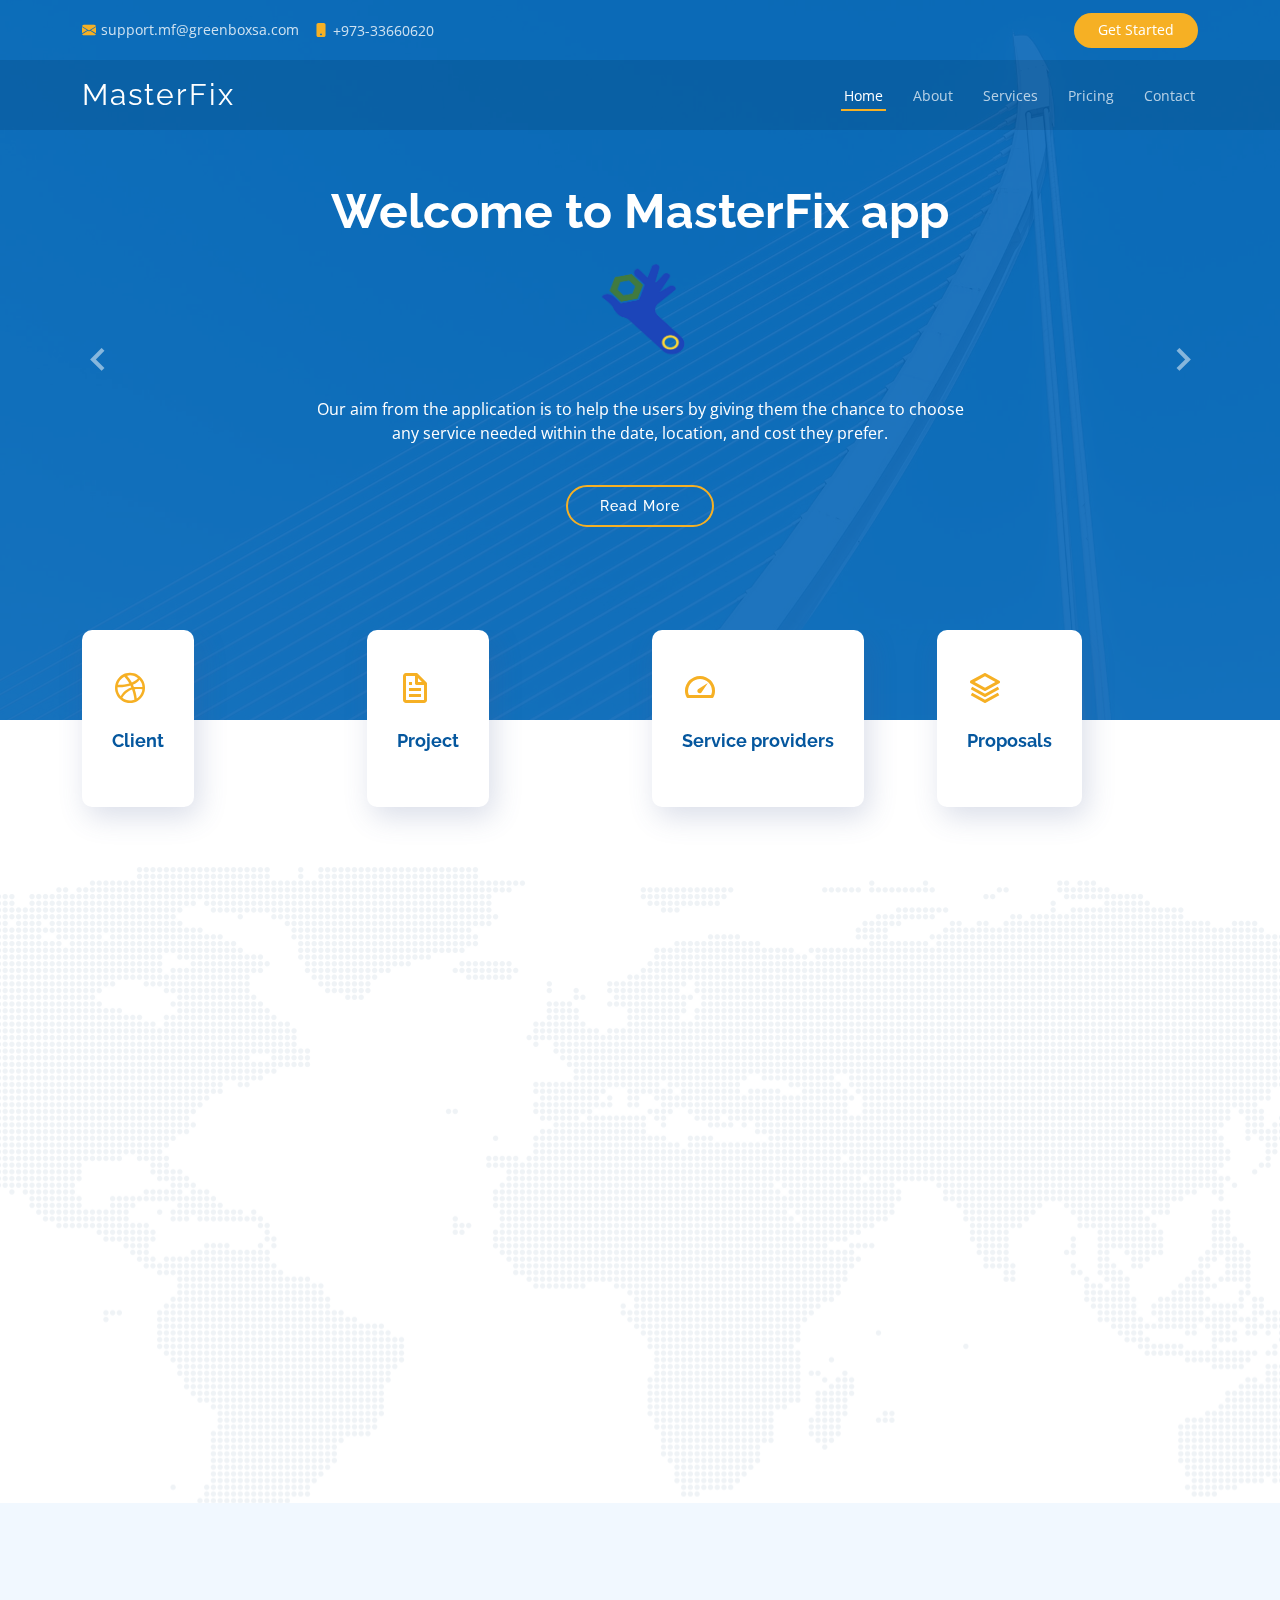
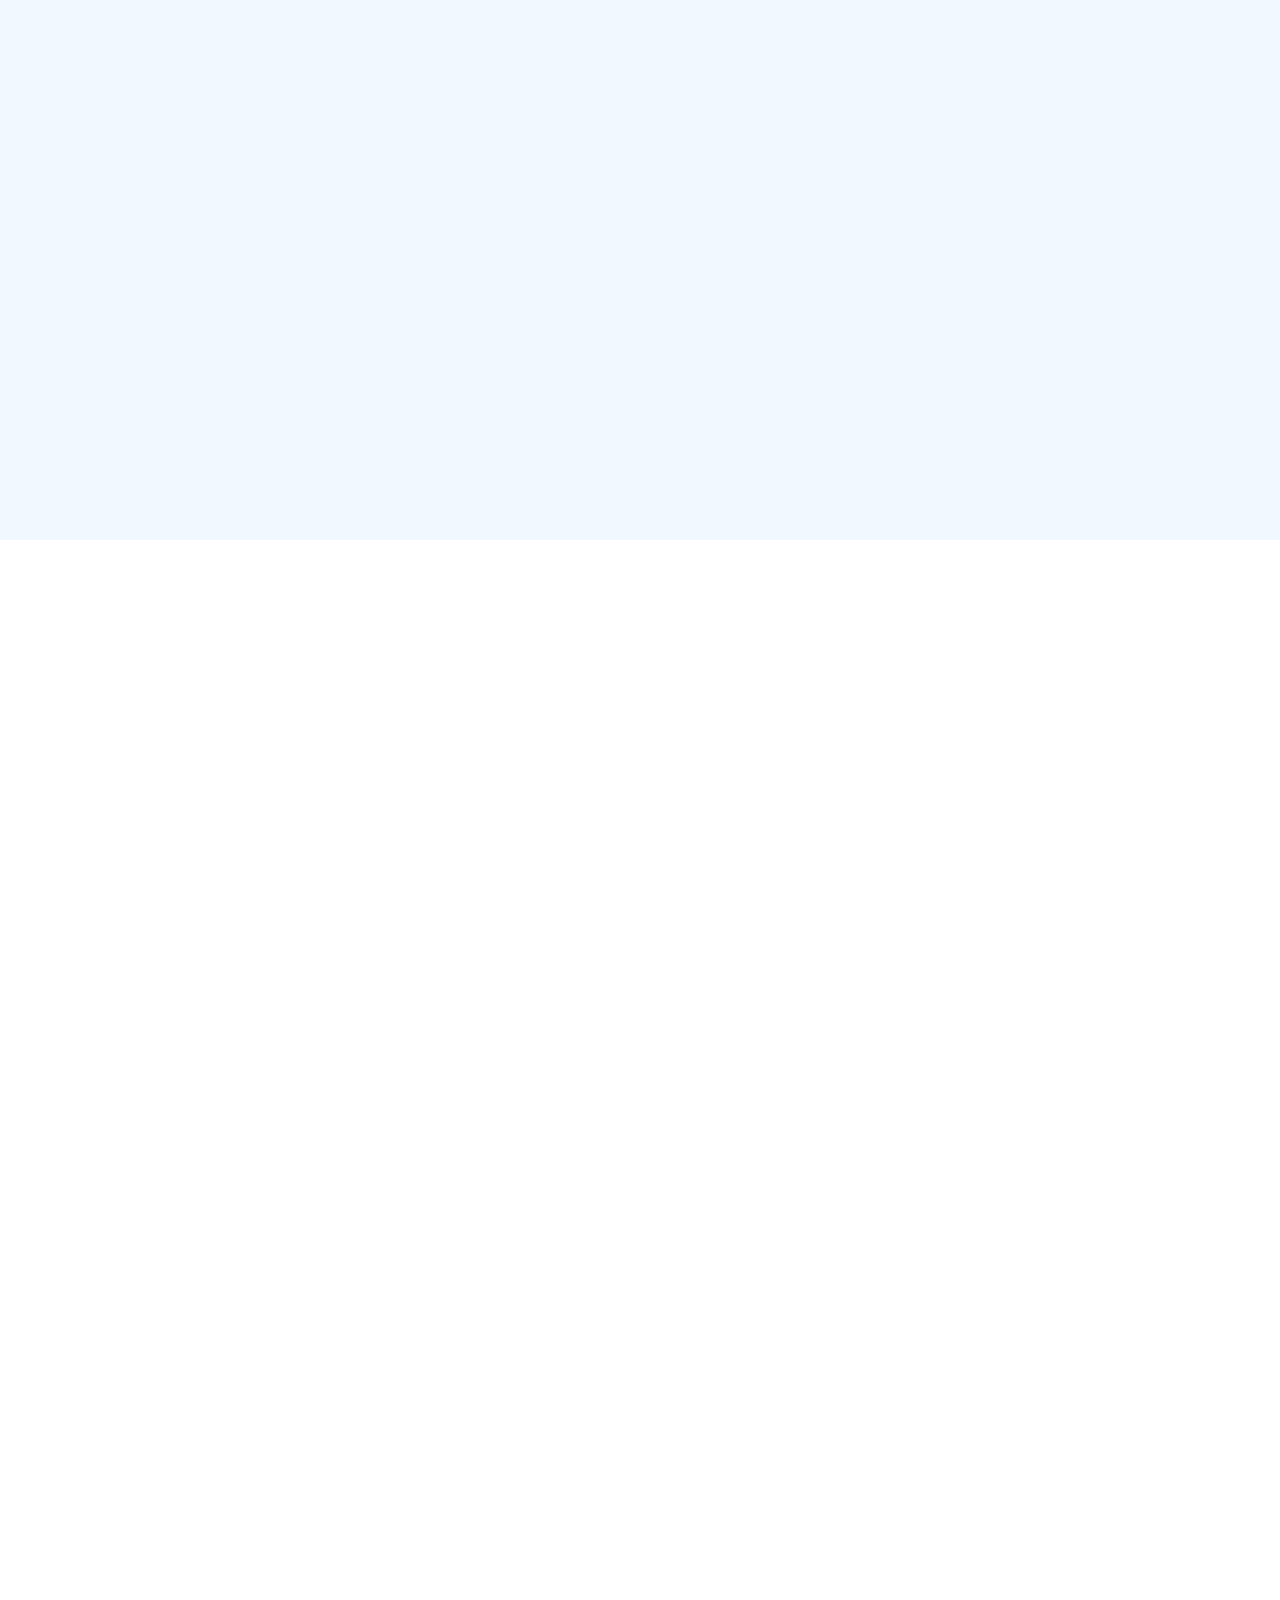
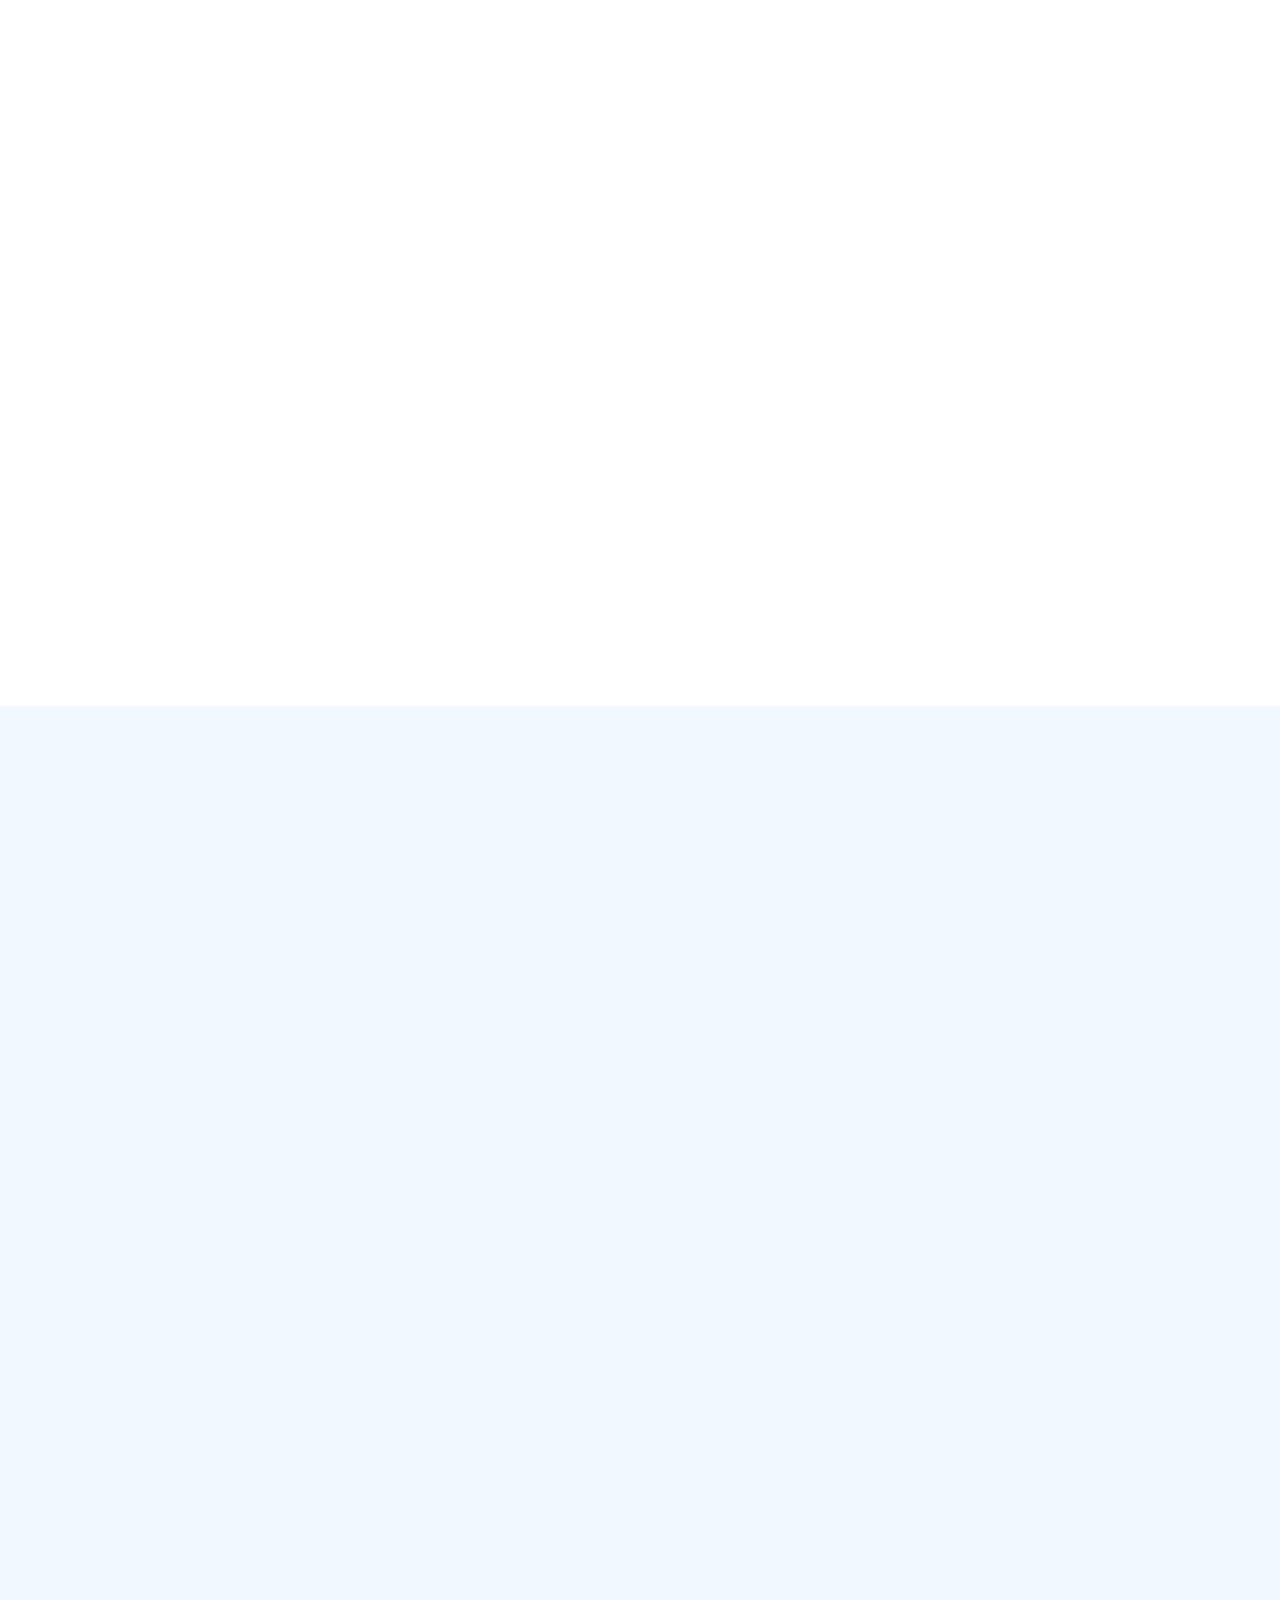
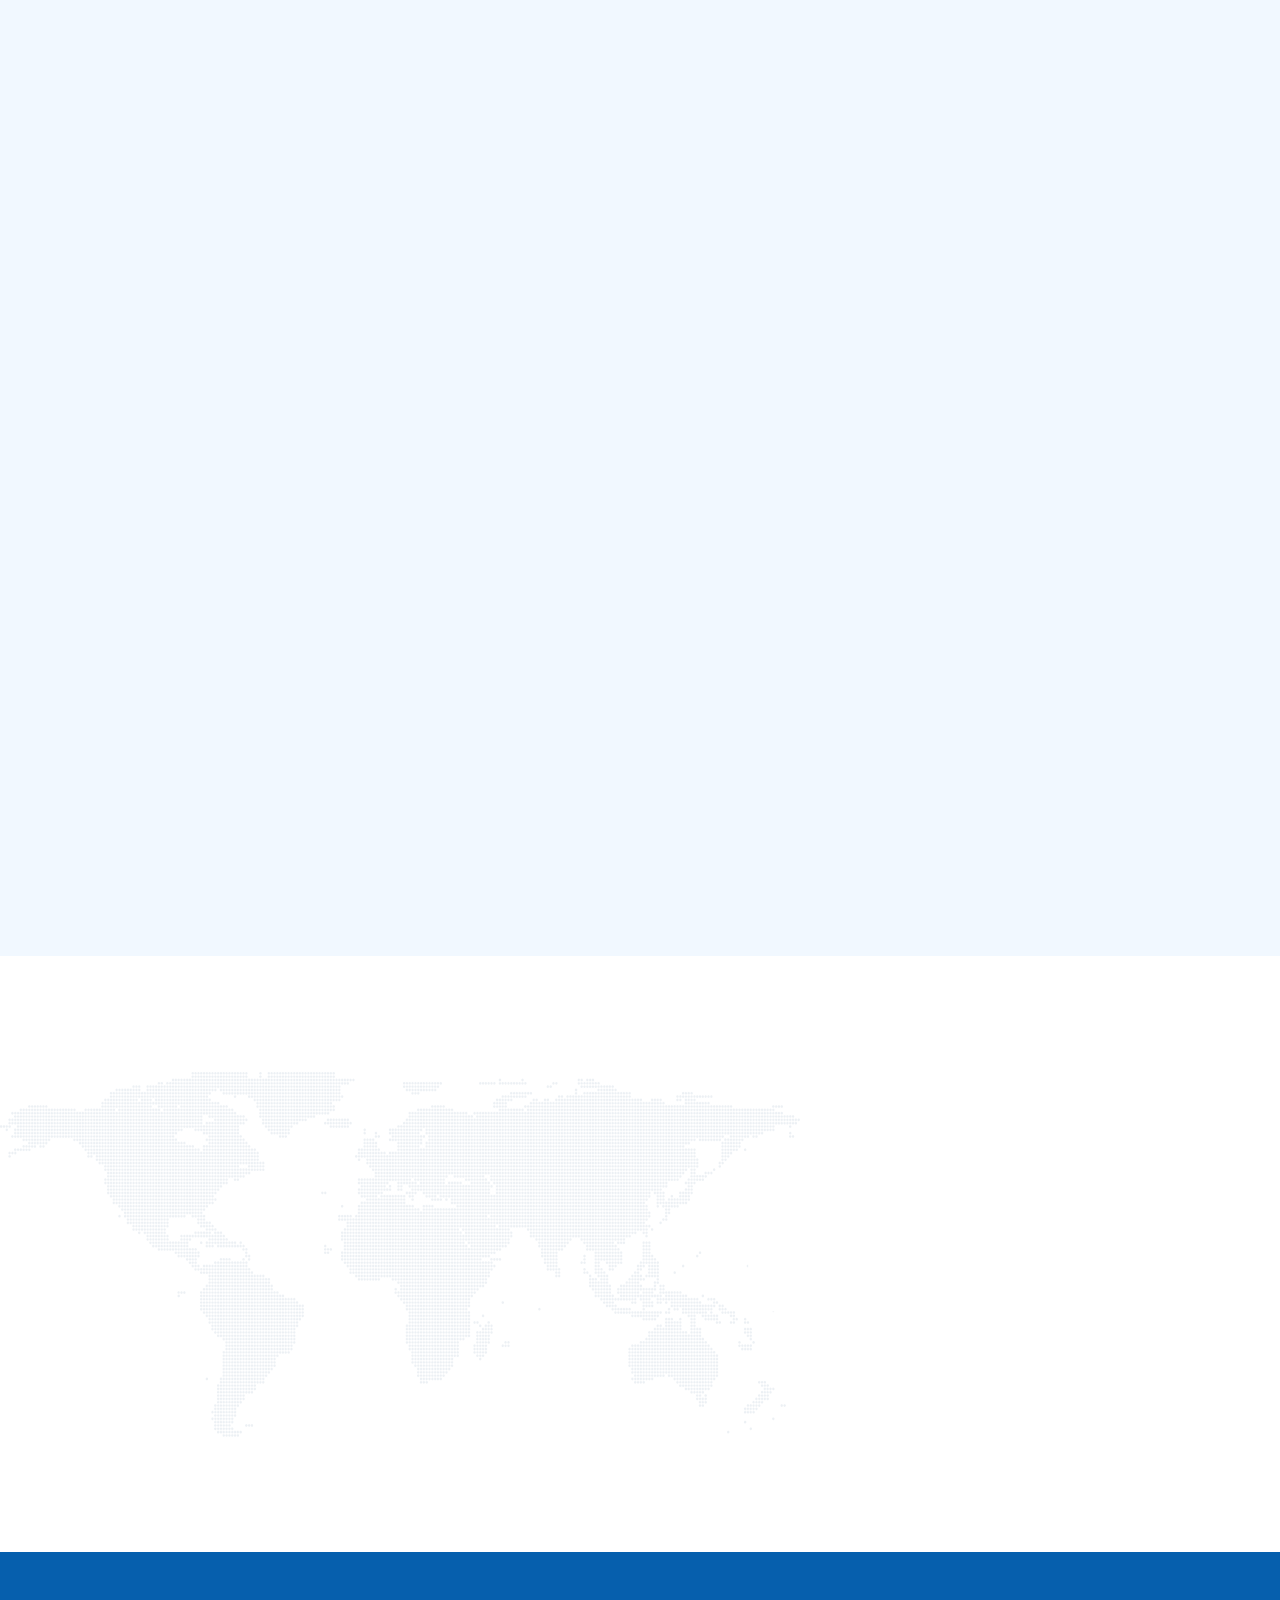
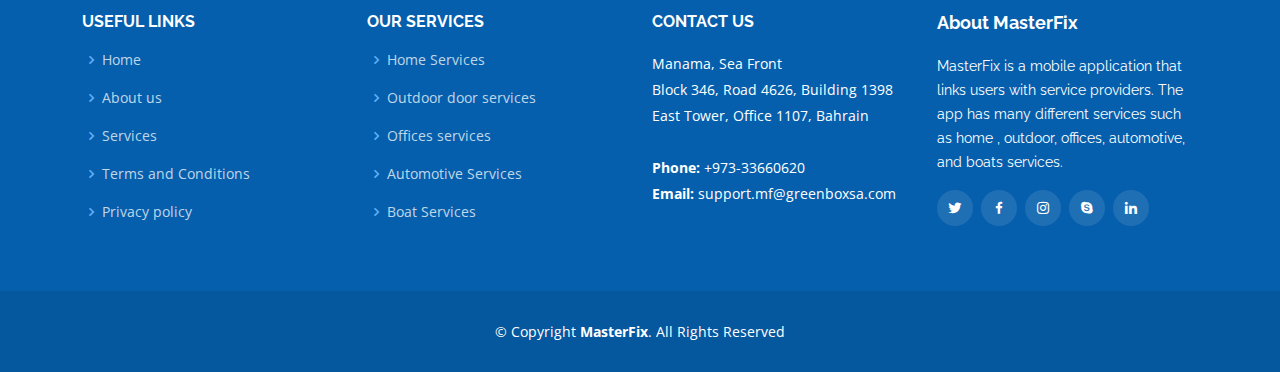
==== index.html @ 4527f31d "new" ====
<!DOCTYPE html>
<html lang="en">

<head>
  <meta charset="utf-8">
  <meta content="width=device-width, initial-scale=1.0" name="viewport">

  <title> MasterFix App</title>
  <meta content="MasterFix is an mobile application which can help the users by giving them the chance to choose any service needed within the date, location, and cost they prefer" name="description">
  <meta name="keywords" content="MAsterFix, services, Appliance Repair, Plumber, Carpenter, Electrician, CleaningServices, IT Services, Paint,Aluminum, Satellite &Receivers, AirConditioning, Water Treatment,House Movers &Transfer, Nursing,Elderly Care, Physiotherapist, Tailor,Pet Care, Men Saloon, WomenSaloon , Laundry, Teachers, SportsTrainers, Decoration &Designing,Cooking Services, Baby Sitter, PartyOrganizer, Water Tanks, 
  Engine Repair, Upholstery, Trailerand transfer, Paint & Clean, Mechanic Repair, Cleaning, Painting, Electrician, Upholstery, Keys Repair, Onroad Services, Winch & Transfer, Spare Parts Supplier, Swimming Pool, Garden Planting, Shades & Furniture's Repair, Hospitality, and Reception, Party Organizer">

  <!-- Favicons -->
  <link href="assets/img/Mlogo.png" rel="icon">
  <link href="assets/img/apple-touch-icon.png" rel="apple-touch-icon">

  <!-- Google Fonts -->
  <link href="https://fonts.googleapis.com/css?family=Open+Sans:300,300i,400,400i,600,600i,700,700i|Raleway:300,300i,400,400i,500,500i,600,600i,700,700i|Poppins:300,300i,400,400i,500,500i,600,600i,700,700i" rel="stylesheet">

  <!-- Vendor CSS Files -->
  <link href="assets/vendor/animate.css/animate.min.css" rel="stylesheet">
  <link href="assets/vendor/aos/aos.css" rel="stylesheet">
  <link href="assets/vendor/bootstrap/css/bootstrap.min.css" rel="stylesheet">
  <link href="assets/vendor/bootstrap-icons/bootstrap-icons.css" rel="stylesheet">
  <link href="assets/vendor/boxicons/css/boxicons.min.css" rel="stylesheet">
  <link href="assets/vendor/glightbox/css/glightbox.min.css" rel="stylesheet">
  <link href="assets/vendor/remixicon/remixicon.css" rel="stylesheet">
  <link href="assets/vendor/swiper/swiper-bundle.min.css" rel="stylesheet">

  <!-- Template Main CSS File -->
  <link href="assets/css/style.css" rel="stylesheet">

  <!-- =======================================================
  * Template Name: Anyar - v4.7.1
  * Template URL: https://bootstrapmade.com/anyar-free-multipurpose-one-page-bootstrap-theme/
  * Author: BootstrapMade.com
  * License: https://bootstrapmade.com/license/
  ======================================================== -->
  <style>
    .imgl {
      display: block;
      margin-left: auto;
      margin-right: auto;
    }
    </style>
</head>

<body>

  <!-- ======= Top Bar ======= -->
  <div id="topbar" class="fixed-top d-flex align-items-center ">
    <div class="container d-flex align-items-center justify-content-center justify-content-md-between">
      <div class="contact-info d-flex align-items-center">
        <i class="bi bi-envelope-fill"></i><a href="mailto:support.mf@greenboxsa.com">support.mf@greenboxsa.com</a>
        <i class="bi bi-phone-fill phone-icon"></i> +973-33660620
      </div>
      <div class="cta d-none d-md-block">
        <a href="#about" class="scrollto">Get Started</a>
      </div>
    </div>
  </div>

  <!-- ======= Header ======= -->
  <header id="header" class="fixed-top d-flex align-items-center ">
    <div class="container d-flex align-items-center justify-content-between">

       <h1 class="logo"><a href="index.html"> MasterFix </a></h1>
      <!-- Uncomment below if you prefer to use an image logo -->
       <!-- <a href="index.html" class="logo"><img src="assets/img/Mlogo.png" alt="test tes" class="img-fluid"></a> -->

      <nav id="navbar" class="navbar">
        <ul>
          <li><a class="nav-link scrollto active" href="#hero">Home</a></li>
          <li><a class="nav-link scrollto" href="#about">About</a></li>
          <li><a class="nav-link scrollto" href="#services">Services</a></li>         
          <li><a class="nav-link scrollto" href="#pricing">Pricing</a></li>                 
          <li><a class="nav-link scrollto" href="#contact">Contact</a></li>
        </ul>
        <i class="bi bi-list mobile-nav-toggle"></i>
      </nav><!-- .navbar -->

    </div>
  </header><!-- End Header -->

  <!-- ======= Hero Section ======= -->
  <section id="hero" class="d-flex justify-cntent-center align-items-center">
    <div id="heroCarousel" data-bs-interval="5000" class="container carousel carousel-fade" data-bs-ride="carousel">

      <!-- Slide 1 -->
      <div class="carousel-item active">
        <div class="carousel-container">
          <h2 class="animate__animated animate__fadeInDown">Welcome to <span>MasterFix app</span> <img class= "imgl" src="assets/img/Mlogo.png" style="width:20%" alt="" class="img-fluid"/></h2>
          <p class="animate__animated animate__fadeInUp">Our aim from the application is to help the users by giving them the chance to choose any service needed within the date, location, and cost they prefer. </p>
          <a href="#about" class="btn-get-started animate__animated animate__fadeInUp scrollto">Read More</a>
        </div>
      </div>

      <!-- Slide 2 -->
      <div class="carousel-item">
        <div class="carousel-container">
          <h2 class="animate__animated animate__fadeInDown">MasterFix app</h2>
          <p class="animate__animated animate__fadeInUp"> Gives the service providers new work opportunities by giving them the chance to propose work offers to many projects added by the customers with the option to add the date, cost they are offering</p>
          <a href="#about" class="btn-get-started animate__animated animate__fadeInUp scrollto">Read More</a>
        </div>
      </div>


      <a class="carousel-control-prev" href="#heroCarousel" role="button" data-bs-slide="prev">
        <span class="carousel-control-prev-icon bx bx-chevron-left" aria-hidden="true"></span>
      </a>

      <a class="carousel-control-next" href="#heroCarousel" role="button" data-bs-slide="next">
        <span class="carousel-control-next-icon bx bx-chevron-right" aria-hidden="true"></span>
      </a>

    </div>
  </section><!-- End Hero -->

  <main id="main">

    <!-- ======= Icon Boxes Section ======= -->
    <section id="icon-boxes" class="icon-boxes">
      <div class="container">

        <div class="row">
          <div class="col-md-6 col-lg-3 d-flex align-items-stretch mb-5 mb-lg-0" data-aos="fade-up">
            <div class="icon-box">
              <div class="icon"><i class="bx bxl-dribbble"></i></div>
              <h4 class="title"><a href="">Client</a></h4>
              <p class="description"></p>
            </div>
          </div>

          <div class="col-md-6 col-lg-3 d-flex align-items-stretch mb-5 mb-lg-0" data-aos="fade-up" data-aos-delay="100">
            <div class="icon-box">
              <div class="icon"><i class="bx bx-file"></i></div>
              <h4 class="title"><a href="">Project </a></h4>
              <p class="description"> </p>
            </div>
          </div>

          <div class="col-md-6 col-lg-3 d-flex align-items-stretch mb-5 mb-lg-0" data-aos="fade-up" data-aos-delay="200">
            <div class="icon-box">
              <div class="icon"><i class="bx bx-tachometer"></i></div>
              <h4 class="title"><a href="">Service providers </a></h4>
              <p class="description"></p>
            </div>
          </div>

          <div class="col-md-6 col-lg-3 d-flex align-items-stretch mb-5 mb-lg-0" data-aos="fade-up" data-aos-delay="300">
            <div class="icon-box">
              <div class="icon"><i class="bx bx-layer"></i></div>
              <h4 class="title"><a href="">Proposals</a></h4>
              <p class="description">  </p>
            </div>
          </div>

        </div>

      </div>
    </section><!-- End Icon Boxes Section -->

    <!-- ======= About Us Section ======= -->
    <section id="about" class="about">
      <div class="container" data-aos="fade-up">

        <div class="section-title">
          <h2>About Us</h2>
          <p> MasterFix is a mobile application that links users with service providers. The app has many different services such as home, outdoor, offices, automotive, and boat services.</p>
        </div>

        <div class="row content">
          <div class="col-lg-6">
            <p>
              MAsterFix app aims to:  
            </p>
            <ul>
              <li><i class="ri-check-double-line"></i> Help the users by giving them the chance to choose any service needed within the date, location and the cost they prefer.</li>
              <li><i class="ri-check-double-line"></i> Give the service providers new work opportunities by giving them the chance to propose
                work offers to many projects added by the customers with the option to add the date, cost they are offering</li>
              <li><i class="ri-check-double-line"></i> Easy connect clients with service providers </li>
            </ul>
          </div>
          
        </div>

      </div>
    </section><!-- End About Us Section -->

    <!-- ======= Clients Section ======= 
    <section id="clients" class="clients">
      <div class="container" data-aos="zoom-in">

        <div class="clients-slider swiper">
          <div class="swiper-wrapper align-items-center">
            <div class="swiper-slide"><img src="assets/img/clients/client-1.png" class="img-fluid" alt=""></div>
            <div class="swiper-slide"><img src="assets/img/clients/client-2.png" class="img-fluid" alt=""></div>
            <div class="swiper-slide"><img src="assets/img/clients/client-3.png" class="img-fluid" alt=""></div>
            <div class="swiper-slide"><img src="assets/img/clients/client-4.png" class="img-fluid" alt=""></div>
            <div class="swiper-slide"><img src="assets/img/clients/client-5.png" class="img-fluid" alt=""></div>
            <div class="swiper-slide"><img src="assets/img/clients/client-6.png" class="img-fluid" alt=""></div>
            <div class="swiper-slide"><img src="assets/img/clients/client-7.png" class="img-fluid" alt=""></div>
            <div class="swiper-slide"><img src="assets/img/clients/client-8.png" class="img-fluid" alt=""></div>
          </div>
          <div class="swiper-pagination"></div>
        </div>

      </div>
    </section> End Clients Section -->

    <!-- ======= Why Us Section ======= -->
    <section id="why-us" class="why-us">
      <div class="container-fluid">

        <div class="row">
          <!-- 
          <div class="col-lg-5 align-items-stretch position-relative video-box" style='background-image: url("assets/img/why-us.jpg");' data-aos="fade-right">
            <a href="https://www.youtube.com/watch?v=LXb3EKWsInQ" class="glightbox play-btn mb-4"></a>
          </div>
             -->
            
          <div class="col-lg-5 align-items-stretch position-relative video-box" style='background-image: url("assets/img/Mlogo.png");' data-aos="fade-right">
              <!-- <a href="https://www.youtube.com/watch?v=LXb3EKWsInQ" class="glightbox play-btn mb-4"></a> -->
           </div>
          <div class="col-lg-7 d-flex flex-column justify-content-center align-items-stretch" data-aos="fade-left">

            <div class="content">
              <h3> MasterFix app <strong> Is an Easy process</strong></h3>
              <p>
                MasterFix app is friendly to use for both users and service providers. Provider can view the projects from the map in the home section. When you press on the project you canview the project details and propose an offer.
              </p>
            </div>

            <div class="accordion-list">
              <ul>
                <li data-aos="fade-up" data-aos-delay="100">
                  <a data-bs-toggle="collapse" class="collapse" data-bs-target="#accordion-list-1"><span>01</span> Customer adds a project <i class="bx bx-chevron-down icon-show"></i><i class="bx bx-chevron-up icon-close"></i></a>
                  <div id="accordion-list-1" class="collapse" data-bs-parent=".accordion-list">
                   
                      It's easy: <br>                    
                        
                        <p> 1. Clik add project </p>                       
                        <p> 2. Put information about project: Title, descritpion, category, location, and date
                        <p> 3. Submit your project </p>
                                      
                  </div>
                </li>
                <li data-aos="fade-up" data-aos-delay="100">
                  <a data-bs-toggle="collapse" class="collapse" data-bs-target="#accordion-list-2"><span>02</span> Service providers Propose Offers <i class="bx bx-chevron-down icon-show"></i><i class="bx bx-chevron-up icon-close"></i></a>
                  <div id="accordion-list-2" class="collapse" data-bs-parent=".accordion-list">
                    <p>
                      On the MasterFix home page, service provider can propose an offer to do the project 
                    </p>
                  </div>
                </li>

                <li data-aos="fade-up" data-aos-delay="100">
                  <a data-bs-toggle="collapse" data-bs-target="#accordion-list-3" class="collapsed"><span>03 </span> Customer chooses an offer <i class="bx bx-chevron-down icon-show"></i><i class="bx bx-chevron-up icon-close"></i></a>
                  <div id="accordion-list-3" class="collapse" data-bs-parent=".accordion-list">
                    <p>
                      On project detaills, customer can see proposals detaills, and accept the suitable one. 
                    </p>
                  </div>
                </li>

            
                </li>
                <li data-aos="fade-up" data-aos-delay="100">
                  <a data-bs-toggle="collapse" data-bs-target="#accordion-list-4" class="collapsed"><span>04</span> Service provider Go to project <i class="bx bx-chevron-down icon-show"></i><i class="bx bx-chevron-up icon-close"></i></a>
                  <div id="accordion-list-4" class="collapse" data-bs-parent=".accordion-list">
                    <p>
                      MasterFix "go to project" feature can guide service provider to customer location.
                    </p>
                  </div>
                </li>

              </ul>
            </div>

          </div>

        </div>

      </div>
    </section><!-- End Why Us Section -->

    <!-- ======= Services Section ======= -->
    <section id="services" class="services">
      <div class="container" data-aos="fade-up">

        <div class="section-title">
          <h2>Services</h2>
          <p> More Than 50 services</p>
        </div>

        <div class="row">
          <div class="col-md-6 d-flex align-items-stretch" data-aos="fade-up" data-aos-delay="100">
            <div class="icon-box">
              <i class="bi bi-card-checklist"></i>
              <h4><a href="#">Home Services </a></h4>
              <p> Appliance Repair, Plumber, Carpenter, Electrician, Cleaning Services, IT Services, Paint, Aluminum, Satellite & Receivers, Air Conditioning, Water Treatment, House Movers & Transfer, Nursing, Elderly Care, Physiotherapist, Tailor, Pet Care, Men Saloon, Women Saloon , Laundry, Teachers, Sports Trainers, Decoration & Designing, Cooking Services, Baby Sitter, Party Organizer, Water Tanks.</p>
            </div>
          </div>
          <div class="col-md-6 d-flex align-items-stretch mt-4 mt-md-0" data-aos="fade-up" data-aos-delay="200">
            <div class="icon-box">
              <i class="bi bi-bar-chart"></i>
              <h4><a href="#">Outdoor door services</a></h4>
              <p>Swimming Pool, Garden Planting, Shades & Furniture's Repair, Hospitality, and Reception, Party Organizer.</p>
            </div>
          </div>
          <div class="col-md-6 d-flex align-items-stretch mt-4 mt-md-0" data-aos="fade-up" data-aos-delay="300">
            <div class="icon-box">
              <i class="bi bi-binoculars"></i>
              <h4><a href="#">Offices services </a></h4>
              <p> Networks, Cleaning Services, Stationary, Decoration & Designing, Water Treatment, It Services</p>
            </div>
          </div>
          <div class="col-md-6 d-flex align-items-stretch mt-4 mt-md-0" data-aos="fade-up" data-aos-delay="400">
            <div class="icon-box">
              <i class="bi bi-brightness-high"></i>
              <h4><a href="#">Automotive Services</a></h4>
              <p>Mechanic Repair, Cleaning, Painting, Electrician, Upholstery, KeysRepair, Onroad Services, Winch & Transfer, Spare Parts Supplier</p>
            </div>
          </div>
          
          <div class="col-md-6 d-flex align-items-stretch mt-4 mt-md-0" data-aos="fade-up" data-aos-delay="600">
            <div class="icon-box">
              <i class="bi bi-briefcase"></i>
              <h4><a href="#">Boat Services</a></h4>
              <p> Engine Repair, Upholstery, Trailerand transfer, Paint & Clean</p>
            </div>
          </div>
        </div>
      </div>
    </section><!-- End Services Section -->

    <!-- ======= Cta Section ======= 
    <section id="cta" class="cta">
      <div class="container">

        <div class="row" data-aos="zoom-in">
          <div class="col-lg-9 text-center text-lg-start">
            <h3>Call To Action</h3>
            <p> Duis aute irure dolor in reprehenderit in voluptate velit esse cillum dolore eu fugiat nulla pariatur. Excepteur sint occaecat cupidatat non proident, sunt in culpa qui officia deserunt mollit anim id est laborum.</p>
          </div>
          <div class="col-lg-3 cta-btn-container text-center">
            <a class="cta-btn align-middle" href="#">Call To Action</a>
          </div>
        </div>

      </div>
    </section> End Cta Section -->

    
    <!-- ======= Pricing Section ======= -->
    <section id="pricing" class="pricing">
      <div class="container" data-aos="fade-up">

        <div class="section-title">
          <h2>Pricing</h2>
          <p>To be a service provider, Pick a Plan</p>
        </div>

        <div class="row">

          <div class="col-lg-3 col-md-6" data-aos="fade-up" data-aos-delay="100">
            <div class="box">
              <h3>3 Months Package </h3>
              <h4><sup>BHD</sup>30<span> / month</span></h4>
              <ul>
                <li>50 % discount</li>
                <li>12% on Transaction</li>
                <li>Access in all Projects</li>
                <li class="na">Special Discount on Media and Pblicity activities</li>
                <li class="na">Periorities in front side Page of the Application</li>
                <li> <span class="na">17%</span> 12% Share of MF for each Transaction</li>
              </ul>
              <div class="btn-wrap">
                <a href="#" class="btn-buy">Buy Now</a>
              </div>
            </div>
          </div>

          <div class="col-lg-3 col-md-6 mt-4 mt-md-0" data-aos="fade-up" data-aos-delay="200">
            <div class="box featured">
              <h3> 6 Months Package</h3>
              <h4><sup>BHD</sup>54<span> / month</span></h4>
              <ul>
                <li>50 % discount</li>
                <li>12% on Transaction</li>
                <li>Access in all Projects</li>
                <li class="na">Special Discount on Media and Pblicity activities</li>
                <li>Periorities in front side Page of the Application</li>
                <li> <span class="na">15%</span> 12% Share of MF for each Transaction</li>
              </ul>
              <div class="btn-wrap">
                <a href="#" class="btn-buy">Buy Now</a>
              </div>
            </div>
          </div>

          <div class="col-lg-3 col-md-6 mt-4 mt-lg-0" data-aos="fade-up" data-aos-delay="300">
            <div class="box">
              <span class="advanced">Advanced</span>
              <h3>One Year Package</h3>
              <h4><sup>BHD</sup>90<span> / month</span></h4>
              <ul>
                <li>50 % discount</li>
                <li>12% on Transaction</li>
                <li>Access in all Projects</li>
                <li >Special Discount on Media and Pblicity activities</li>
                <li> Periorities in front side Page of the Application</li>
                <li>  12% Share of MF for each Transaction</li>
              </ul>
              <div class="btn-wrap">
                <a href="#" class="btn-buy">Buy Now</a>
              </div>
            </div>
          </div>
         <!-- 
          <div class="col-lg-3 col-md-6 mt-4 mt-lg-0" data-aos="fade-up" data-aos-delay="400">
            <div class="box">
              <span class="advanced">Advanced</span>
              <h3>Ultimate</h3>
              <h4><sup>$</sup>49<span> / month</span></h4>
              <ul>
                <li>Aida dere</li>
                <li>Nec feugiat nisl</li>
                <li>Nulla at volutpat dola</li>
                <li>Pharetra massa</li>
                <li>Massa ultricies mi</li>
              </ul>
              <div class="btn-wrap">
                <a href="#" class="btn-buy">Buy Now</a>
              </div>
            </div>
          </div>
           -->
        </div>

      </div>
    </section><!-- End Pricing Section -->

    <!-- ======= Frequently Asked Questions Section ======= -->
    <section id="faq" class="faq section-bg">
      <div class="container" data-aos="fade-up">

        <div class="section-title">
          <h2>Frequently Asked Questions</h2>
        </div>

        <div class="faq-list">
          <ul>
            <li data-aos="fade-up" data-aos="fade-up" data-aos-delay="100">
              <i class="bx bx-help-circle icon-help"></i> <a data-bs-toggle="collapse" class="collapse" data-bs-target="#faq-list-1">What are the benefits of using MasterFix? <i class="bx bx-chevron-down icon-show"></i><i class="bx bx-chevron-up icon-close"></i></a>
              <div id="faq-list-1" class="collapse show" data-bs-parent=".faq-list">
                <p>
                  MasterFix makes it simple for all users to receive a bundle of many services with minimum effort, at any time, and at competitive pricing. As a service provider, you can promote your services and you have an easy solution to find projects. 
                </p>
              </div>
            </li>
            <li data-aos="fade-up" data-aos="fade-up" data-aos-delay="200">
              <i class="bx bx-help-circle icon-help"></i> <a data-bs-toggle="collapse" class="collapse" data-bs-target="#faq-list-2"> What services do you offer ? <i class="bx bx-chevron-down icon-show"></i><i class="bx bx-chevron-up icon-close"></i></a>
              <div id="faq-list-2" class="collapse show" data-bs-parent=".faq-list">
                <p>
                  We offer a range of services classified on five main categories: Home services,  Outdoor door services,  offices services, Automotive Services and Boat services. You can see the different services by visiting the section services.                 </p>
              </div>
            </li>

            <li data-aos="fade-up" data-aos-delay="300">
              <i class="bx bx-help-circle icon-help"></i> <a data-bs-toggle="collapse" data-bs-target="#faq-list-3" class="collapsed"> What is a project? <i class="bx bx-chevron-down icon-show"></i><i class="bx bx-chevron-up icon-close"></i></a>
              <div id="faq-list-3" class="collapse" data-bs-parent=".faq-list">
                <p> A project is a service a client asks for. </p>
              </div>
            </li>

            <li data-aos="fade-up" data-aos-delay="400">
              <i class="bx bx-help-circle icon-help"></i> <a data-bs-toggle="collapse" data-bs-target="#faq-list-4" class="collapsed"> How can I request a service ? <i class="bx bx-chevron-down icon-show"></i><i class="bx bx-chevron-up icon-close"></i></a>
              <div id="faq-list-4" class="collapse" data-bs-parent=".faq-list">
                <p>
                  The process is simple; all you have to do is to add a project using MasterFix app home page.
                </p>
              </div>
            </li>

            <li data-aos="fade-up" data-aos-delay="500">
              <i class="bx bx-help-circle icon-help"></i> <a data-bs-toggle="collapse" data-bs-target="#faq-list-5" class="collapsed"> How do I add a project ? <i class="bx bx-chevron-down icon-show"></i><i class="bx bx-chevron-up icon-close"></i></a>
              <div id="faq-list-5" class="collapse" data-bs-parent=".faq-list">
                <p>
                  The process is simple; all you have to do is to press on the app's '+' symbol in the application to add the service you want, along with the specifics and time you require.
                </p>
              </div>
            </li>

            <li data-aos="fade-up" data-aos-delay="600">
              <i class="bx bx-help-circle icon-help"></i> <a data-bs-toggle="collapse" data-bs-target="#faq-list-6" class="collapsed">  What happen after I add a project ? <i class="bx bx-chevron-down icon-show"></i><i class="bx bx-chevron-up icon-close"></i></a>
              <div id="faq-list-6" class="collapse" data-bs-parent=".faq-list">
                <p>
                  After you create a project: 1) it will be automatic add on the right location in the map with is the main component of MasterFix app home page. 2) any service provider can send you an offer. 3) We are free to choose one proposal and accept it. 3) finally, you are with the selected service provider.   
                </p>
              </div>
            </li>
            <li data-aos="fade-up" data-aos-delay="600">
              <i class="bx bx-help-circle icon-help"></i> <a data-bs-toggle="collapse" data-bs-target="#faq-list-7" class="collapsed">  How many offers am I likely to receive ? <i class="bx bx-chevron-down icon-show"></i><i class="bx bx-chevron-up icon-close"></i></a>
              <div id="faq-list-7" class="collapse" data-bs-parent=".faq-list">
                <p>
                  You will receive a variety of proposals from our trustworthy service providers. Then you may compare the proposals, read the proposal description, and see their ratings from past projects.
                </p>
              </div>
            </li>
            <li data-aos="fade-up" data-aos-delay="600">
              <i class="bx bx-help-circle icon-help"></i> <a data-bs-toggle="collapse" data-bs-target="#faq-list-8" class="collapsed"> Can I request a different service ? <i class="bx bx-chevron-down icon-show"></i><i class="bx bx-chevron-up icon-close"></i></a>
              <div id="faq-list-8" class="collapse" data-bs-parent=".faq-list">
                <p>
                  Yes, by adding different projects, each project requesting one service
                </p>
              </div>
            </li>
            <li data-aos="fade-up" data-aos-delay="600">
              <i class="bx bx-help-circle icon-help"></i> <a data-bs-toggle="collapse" data-bs-target="#faq-list-9" class="collapsed">  How many offers am I likely to receive ? <i class="bx bx-chevron-down icon-show"></i><i class="bx bx-chevron-up icon-close"></i></a>
              <div id="faq-list-9" class="collapse" data-bs-parent=".faq-list">
                <p>
                  You will receive a variety of proposals from our trustworthy service providers. Then you may compare the proposals, read the proposal description, and see their ratings from past projects.
                </p>
              </div>
            </li>

            <li data-aos="fade-up" data-aos-delay="600">
              <i class="bx bx-help-circle icon-help"></i> <a data-bs-toggle="collapse" data-bs-target="#faq-list-10" class="collapsed">  What if I am unhappy with the work after it has been completed ? <i class="bx bx-chevron-down icon-show"></i><i class="bx bx-chevron-up icon-close"></i></a>
              <div id="faq-list-10" class="collapse" data-bs-parent=".faq-list">
                <p>
                  Please contact us. Our team may evaluate the situation and contact the service provider in response to your complaint. We maintain the top service providers on the platform based on your feedback.
                </p>
              </div>
            </li>

            <li data-aos="fade-up" data-aos-delay="600">
              <i class="bx bx-help-circle icon-help"></i> <a data-bs-toggle="collapse" data-bs-target="#faq-list-11" class="collapsed">  How does pricing work ? <i class="bx bx-chevron-down icon-show"></i><i class="bx bx-chevron-up icon-close"></i></a>
              <div id="faq-list-11" class="collapse" data-bs-parent=".faq-list">
                <p>
                  As a client, there is no fee for MasterFix app. Only service providers are requested to pay for the subscription plan. You can see the details on our <a  href="#pricing">Pricing page </a>.
                </p>
              </div>
            </li>
            <li data-aos="fade-up" data-aos-delay="600">
              <i class="bx bx-help-circle icon-help"></i> <a data-bs-toggle="collapse" data-bs-target="#faq-list-11" class="collapsed">  How does pricing work ? <i class="bx bx-chevron-down icon-show"></i><i class="bx bx-chevron-up icon-close"></i></a>
              <div id="faq-list-11" class="collapse" data-bs-parent=".faq-list">
                <p>
                  As a client, there is no fee for MasterFix app. Only service providers are requested to pay for the subscription plan. You can see the details on our <a  href="#pricing">Pricing page </a>.
                </p>
              </div>
            </li>

            <li data-aos="fade-up" data-aos-delay="600">
              <i class="bx bx-help-circle icon-help"></i> <a data-bs-toggle="collapse" data-bs-target="#faq-list-12" class="collapsed">  I'm a client, when am I charged for the service ? <i class="bx bx-chevron-down icon-show"></i><i class="bx bx-chevron-up icon-close"></i></a>
              <div id="faq-list-12" class="collapse" data-bs-parent=".faq-list">
                <p>
                  As a client, using MasterFix app is free, you are charged to pay only the service provider when the project is completed.  
                </p>
              </div>
            </li>
            <li data-aos="fade-up" data-aos-delay="600">
              <i class="bx bx-help-circle icon-help"></i> <a data-bs-toggle="collapse" data-bs-target="#faq-list-12" class="collapsed"> I'm a service provider, when am I charged for the service ? <i class="bx bx-chevron-down icon-show"></i><i class="bx bx-chevron-up icon-close"></i></a>
              <div id="faq-list-12" class="collapse" data-bs-parent=".faq-list">
                <p>
                  As a service provider, you are not charged by project, you are charged when you subscribe to be a service provider (see <a  href="#pricing">Pricing plan </a>). 
                </p>
              </div>
            </li>
            <li data-aos="fade-up" data-aos-delay="600">
              <i class="bx bx-help-circle icon-help"></i> <a data-bs-toggle="collapse" data-bs-target="#faq-list-12" class="collapsed">  I'm a service provider, who will pay my work ? <i class="bx bx-chevron-down icon-show"></i><i class="bx bx-chevron-up icon-close"></i></a>
              <div id="faq-list-12" class="collapse" data-bs-parent=".faq-list">
                <p>
                  When you finish the project, the project owner will pay you. 
                </p>
              </div>
            </li>
            <li data-aos="fade-up" data-aos-delay="600">
              <i class="bx bx-help-circle icon-help"></i> <a data-bs-toggle="collapse" data-bs-target="#faq-list-12" class="collapsed">  I'm a service provider, can I request a service ? <i class="bx bx-chevron-down icon-show"></i><i class="bx bx-chevron-up icon-close"></i></a>
              <div id="faq-list-12" class="collapse" data-bs-parent=".faq-list">
                <p>
                  Yes, a  MasterFix service provider can switch to a client using  only one account. 
                </p>
              </div>
            </li>
            <li data-aos="fade-up" data-aos-delay="600">
              <i class="bx bx-help-circle icon-help"></i> <a data-bs-toggle="collapse" data-bs-target="#faq-list-12" class="collapsed">  I'm a service provider, how can I find a project ? <i class="bx bx-chevron-down icon-show"></i><i class="bx bx-chevron-up icon-close"></i></a>
              <div id="faq-list-12" class="collapse" data-bs-parent=".faq-list">
                <p>
                  All ongoing projects near to your location are displayed on the map at the home page. You can also filter by category or search projects by key words
                </p>
              </div>
            </li>
            <li data-aos="fade-up" data-aos-delay="600">
              <i class="bx bx-help-circle icon-help"></i> <a data-bs-toggle="collapse" data-bs-target="#faq-list-12" class="collapsed">  What forms of payment do you accept ? <i class="bx bx-chevron-down icon-show"></i><i class="bx bx-chevron-up icon-close"></i></a>
              <div id="faq-list-12" class="collapse" data-bs-parent=".faq-list">
                <p>
                  We currently accept all major credit cards, including VISA, BENFIT, Mastercard and American Express.
                </p>
              </div>
            </li>
            <li data-aos="fade-up" data-aos-delay="600">
              <i class="bx bx-help-circle icon-help"></i> <a data-bs-toggle="collapse" data-bs-target="#faq-list-12" class="collapsed">  What should we do if I have more questions, suggestions or complaints ? <i class="bx bx-chevron-down icon-show"></i><i class="bx bx-chevron-up icon-close"></i></a>
              <div id="faq-list-12" class="collapse" data-bs-parent=".faq-list">
                <p>
                  Please contact us through the (Contact Us) page at the bottom of the site, or through the customer support in the application, we are here to serve you.
                </p>
              </div>
            </li>
  
          </ul>
        </div>

      </div>
    </section><!-- End Frequently Asked Questions Section -->

    <!-- ======= Contact Section ======= -->
    <section id="contact" class="contact">
      <div class="container" data-aos="fade-up">

        <div class="section-title">
          <h2>Contact Us</h2>
        </div>

        <div class="row mt-1 d-flex justify-content-end" data-aos="fade-right" data-aos-delay="100">

          <div class="col-lg-5">
            <div class="info">
              <div class="address">
                <i class="bi bi-geo-alt"></i>
                <h4>Location:</h4>
                <p> Manama, Sea Front <br>
                  Block 346, Road 4626, Building 1398<br>
                  East Tower, Office 1107, Bahrain <br><br>
                </p>
              </div>

              <div class="email">
                <i class="bi bi-envelope"></i>
                <h4>Email:</h4>
                <p>support.mf@greenboxsa.com</p>
              </div>
              <div class="phone">
                <i class="bi bi-phone"></i>
                <h4>Call:</h4>
                <p>+973-33 66 06 20</p>
              </div>
              <div class="phone">
                <i class="bi bi-whatsapp"></i>
                <h4>Messages:</h4>
                <p>+973-33 66 06 20</p>
              </div>

            </div>

          </div>
 <!--
          <div class="col-lg-6 mt-5 mt-lg-0" data-aos="fade-left" data-aos-delay="100">

            <form action="forms/contact.php" method="post" role="form" class="php-email-form">
              <div class="row">
                <div class="col-md-6 form-group">
                  <input type="text" name="name" class="form-control" id="name" placeholder="Your Name" required>
                </div>
                <div class="col-md-6 form-group mt-3 mt-md-0">
                  <input type="email" class="form-control" name="email" id="email" placeholder="Your Email" required>
                </div>
              </div>
              <div class="form-group mt-3">
                <input type="text" class="form-control" name="subject" id="subject" placeholder="Subject" required>
              </div>
              <div class="form-group mt-3">
                <textarea class="form-control" name="message" rows="5" placeholder="Message" required></textarea>
              </div>
              <div class="my-3">
                <div class="loading">Loading</div>
                <div class="error-message"></div>
                <div class="sent-message">Your message has been sent. Thank you!</div>
              </div>
              <div class="text-center"><button type="submit">Send Message</button></div>
            </form>

          </div>

        </div>

      </div>-->
    </section><!-- End Contact Section -->

  </main><!-- End #main -->

  <!-- ======= Footer ======= -->
  <footer id="footer">

     <div class="footer-top">
      <div class="container">
        <div class="row">

          <div class="col-lg-3 col-md-6 footer-links">
            <h4>Useful Links</h4>
            <ul>
              <li><i class="bx bx-chevron-right"></i> <a href="#hero">Home</a></li>
              <li><i class="bx bx-chevron-right"></i> <a href="#about">About us</a></li>
              <li><i class="bx bx-chevron-right"></i> <a href="#services">Services</a></li>
              <li><i class="bx bx-chevron-right"></i> <a href="terms.html">Terms and Conditions</a></li>
              <li><i class="bx bx-chevron-right"></i> <a href="privacy.html">Privacy policy</a></li>
            </ul>
          </div>

          <div class="col-lg-3 col-md-6 footer-links">
            <h4>Our Services</h4>
            <ul>
                 
              <li><i class="bx bx-chevron-right"></i> <a href="#services">Home Services</a></li>
              <li><i class="bx bx-chevron-right"></i> <a href="#services">Outdoor door services</a></li>
              <li><i class="bx bx-chevron-right"></i> <a href="#services">Offices services</a></li>
              <li><i class="bx bx-chevron-right"></i> <a href="#services">Automotive Services</a></li>
              <li><i class="bx bx-chevron-right"></i> <a href="#services">Boat Services</a></li>
            </ul>
          </div>

          <div class="col-lg-3 col-md-6 footer-contact">
            <h4>Contact Us</h4>
            <p>
              Manama, Sea Front <br>
              Block 346, Road 4626, Building 1398<br>
              East Tower, Office 1107, Bahrain <br><br>
              <strong>Phone:</strong> +973-33660620<br>
              <strong>Email:</strong> support.mf@greenboxsa.com<br>
            </p>

          </div>

          <div class="col-lg-3 col-md-6 footer-info">
            <h3>About MasterFix</h3>
            <p>MasterFix is a mobile application that links users with service providers. The app has many different services such as home ,
              outdoor, offices, automotive, and boats services.</p>
            <div class="social-links mt-3">
              <a href="#" class="twitter"><i class="bx bxl-twitter"></i></a>
              <a href="#" class="facebook"><i class="bx bxl-facebook"></i></a>
              <a href="#" class="instagram"><i class="bx bxl-instagram"></i></a>
              <a href="#" class="google-plus"><i class="bx bxl-skype"></i></a>
              <a href="#" class="linkedin"><i class="bx bxl-linkedin"></i></a>
            </div>
          </div>

        </div>
      </div>
    </div>

    <div class="container">
      <div class="copyright">
        &copy; Copyright <strong><span>MasterFix</span></strong>. All Rights Reserved
      </div>
      
    </div>
  </footer><!-- End Footer -->

  <div id="preloader"></div>
  <a href="#" class="back-to-top d-flex align-items-center justify-content-center"><i class="bi bi-arrow-up-short"></i></a>

  <!-- Vendor JS Files -->
  <script src="assets/vendor/aos/aos.js"></script>
  <script src="assets/vendor/bootstrap/js/bootstrap.bundle.min.js"></script>
  <script src="assets/vendor/glightbox/js/glightbox.min.js"></script>
  <script src="assets/vendor/isotope-layout/isotope.pkgd.min.js"></script>
  <script src="assets/vendor/swiper/swiper-bundle.min.js"></script>
  <script src="assets/vendor/php-email-form/validate.js"></script>

  <!-- Template Main JS File -->
  <script src="assets/js/main.js"></script>

</body>

</html>
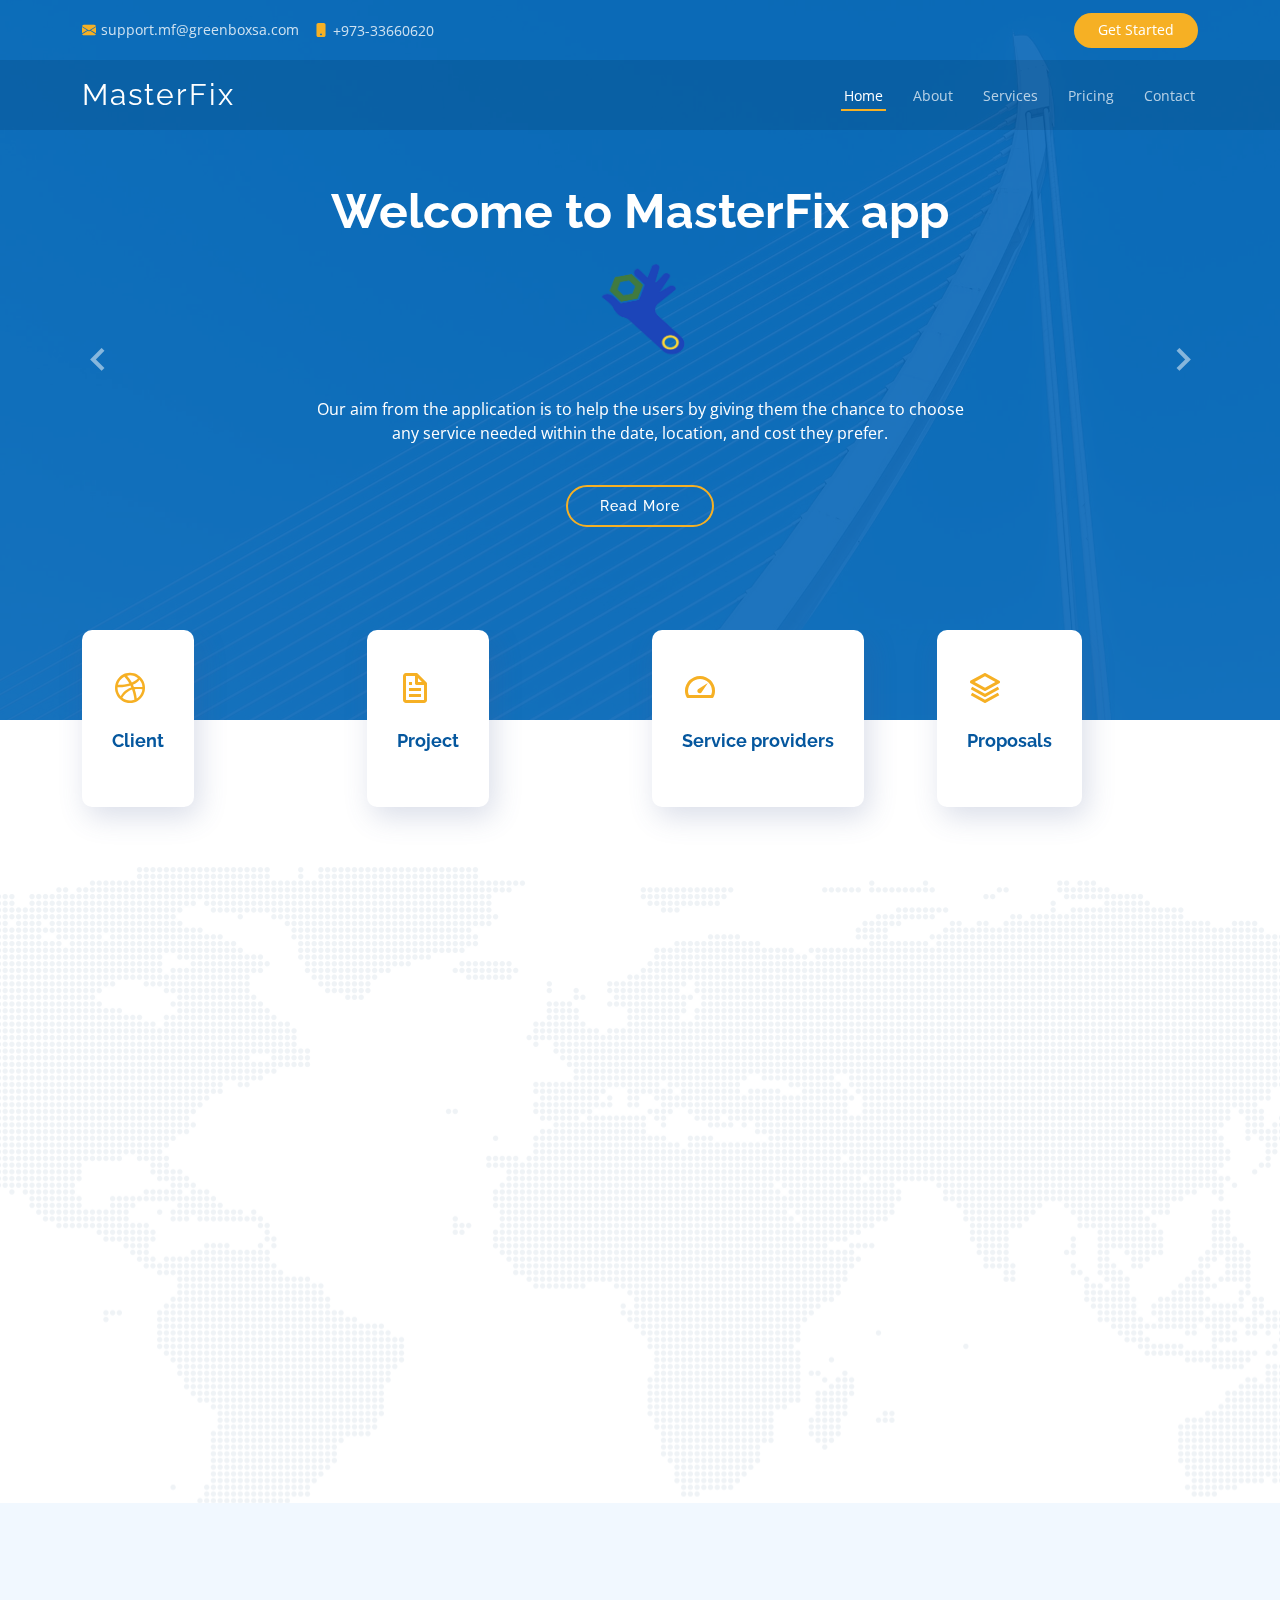
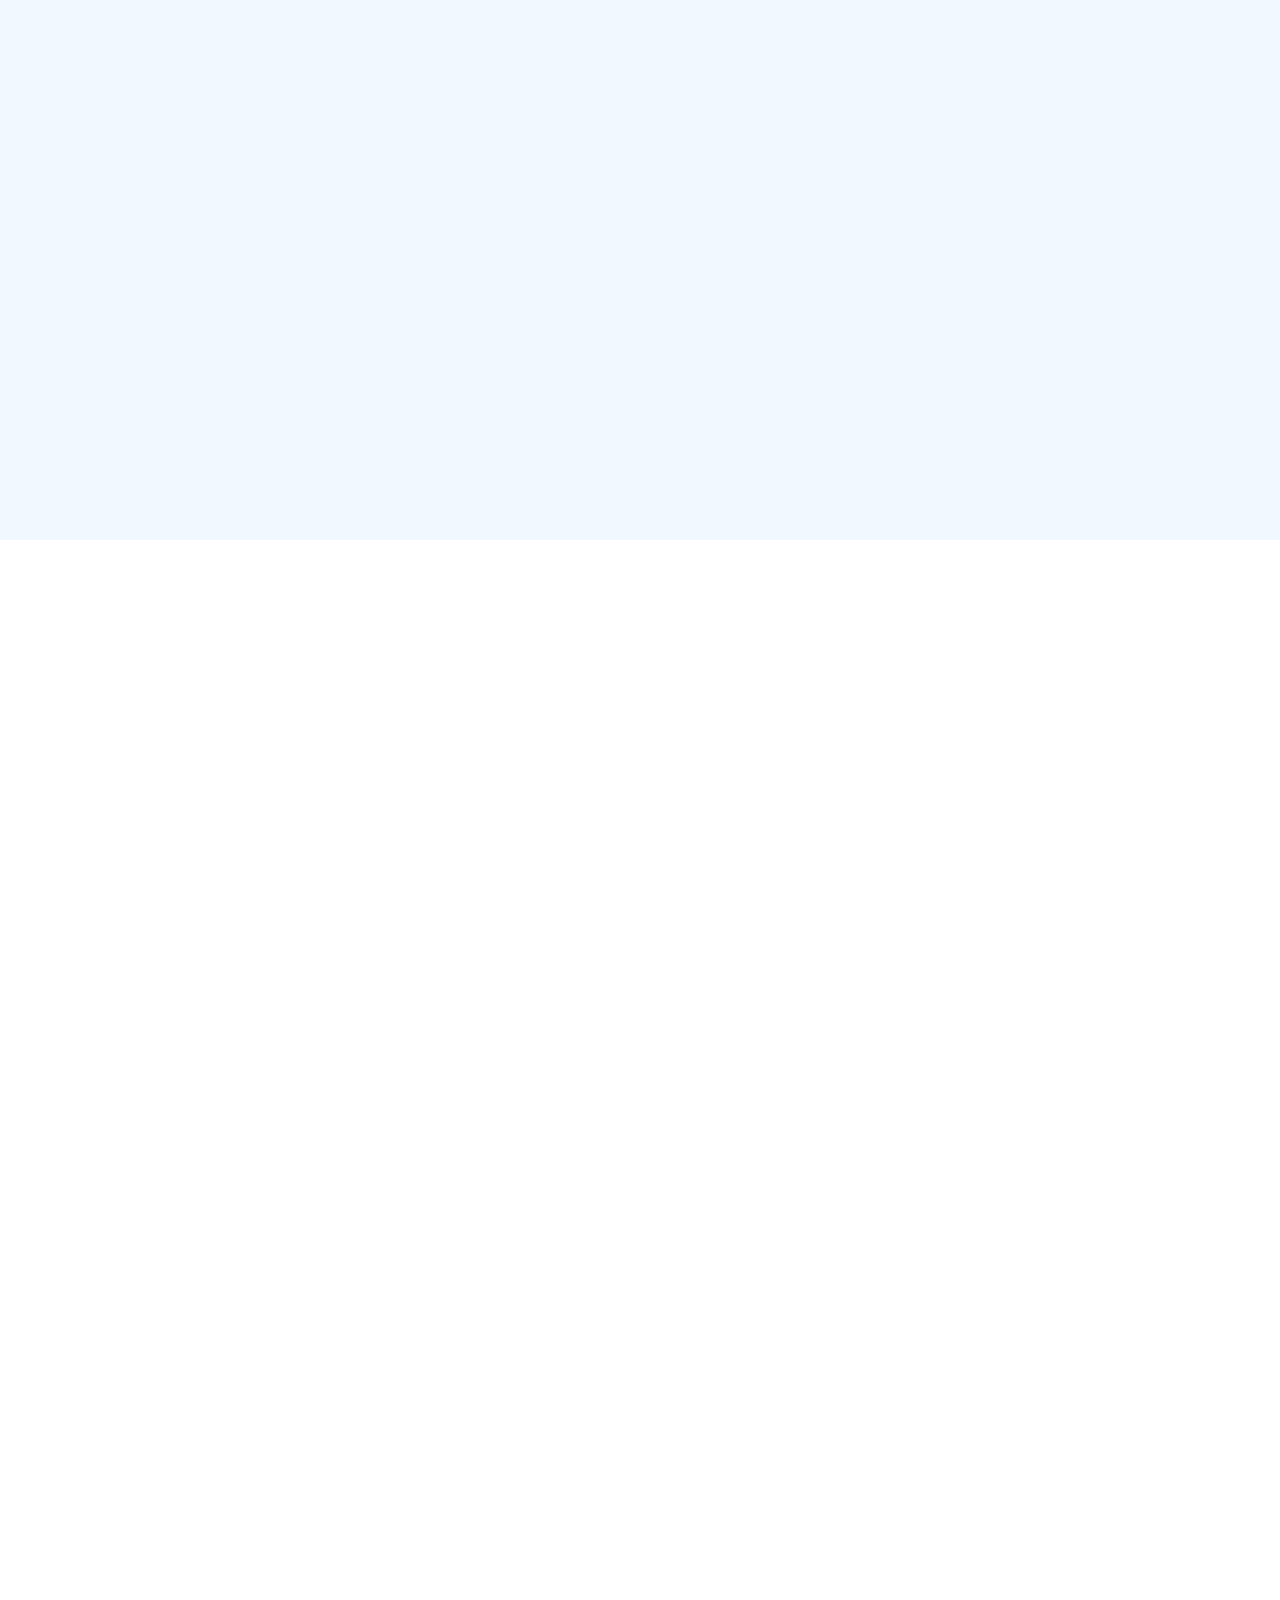
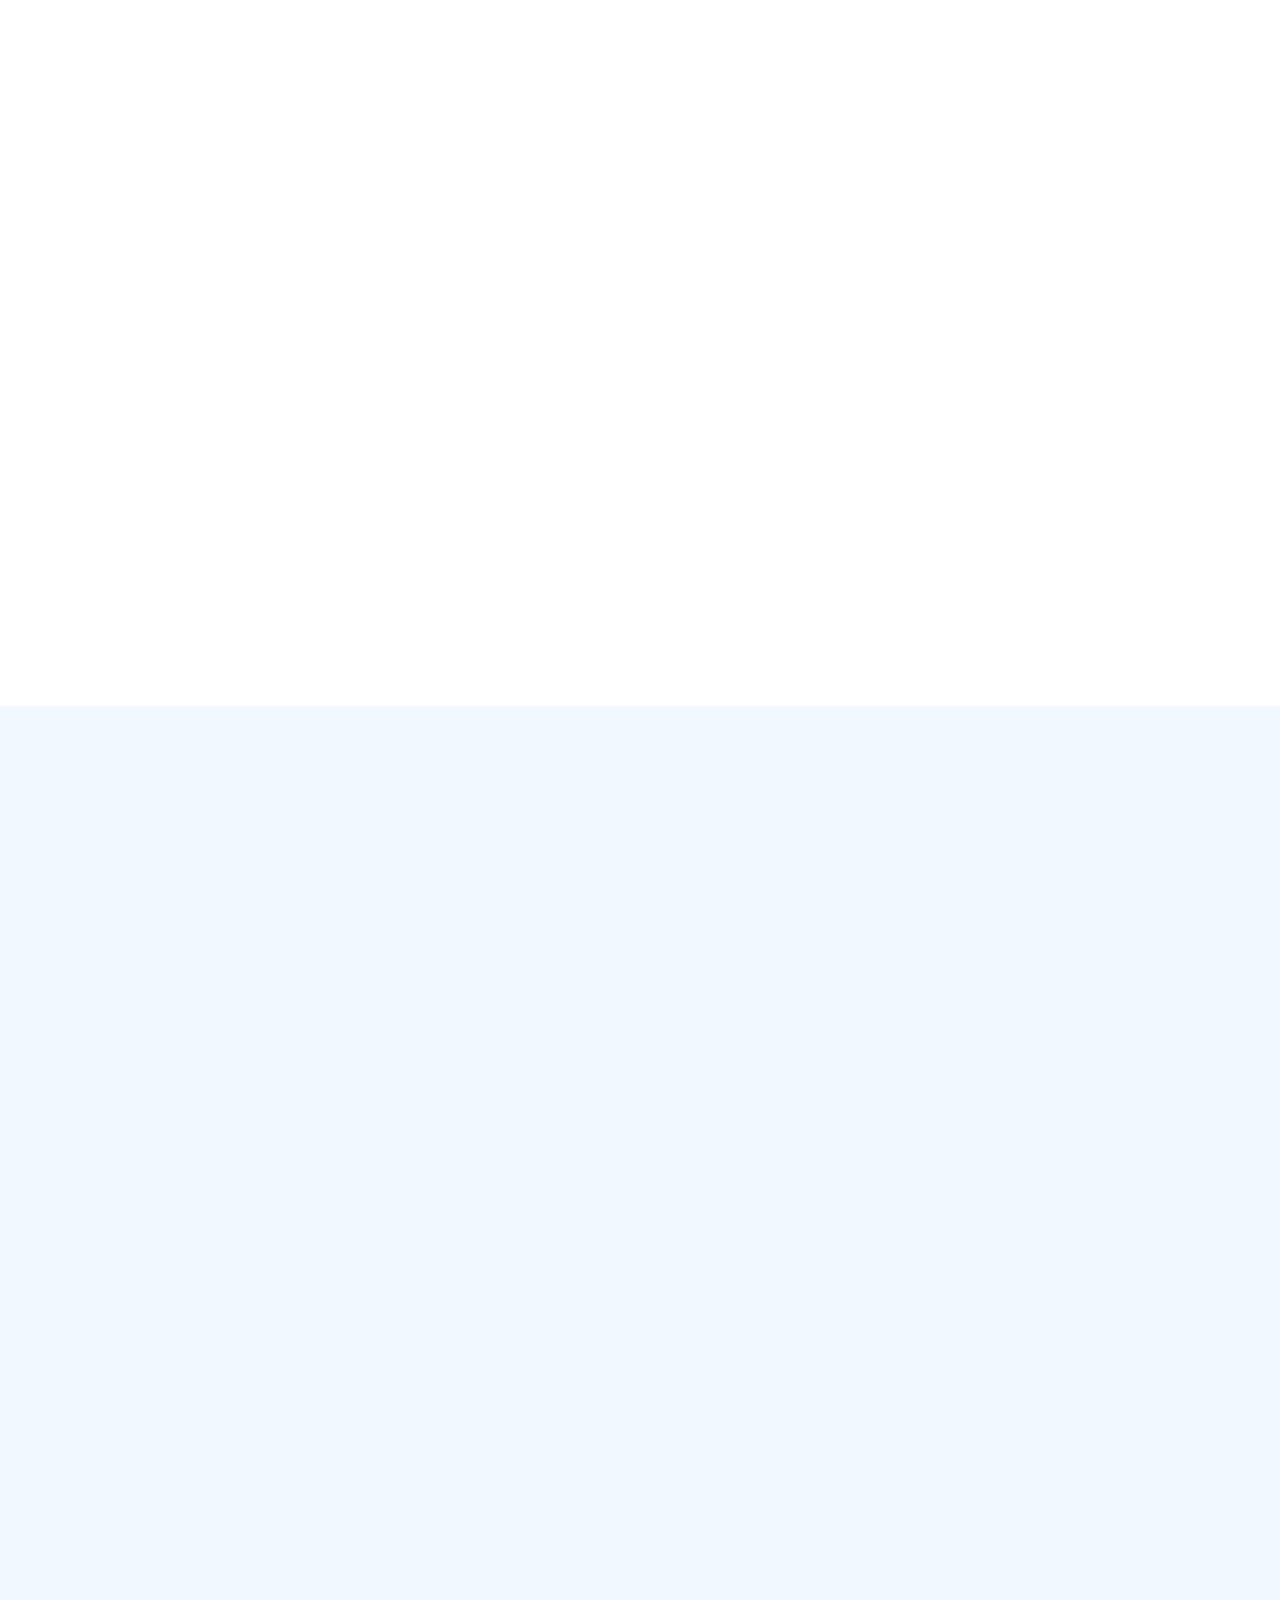
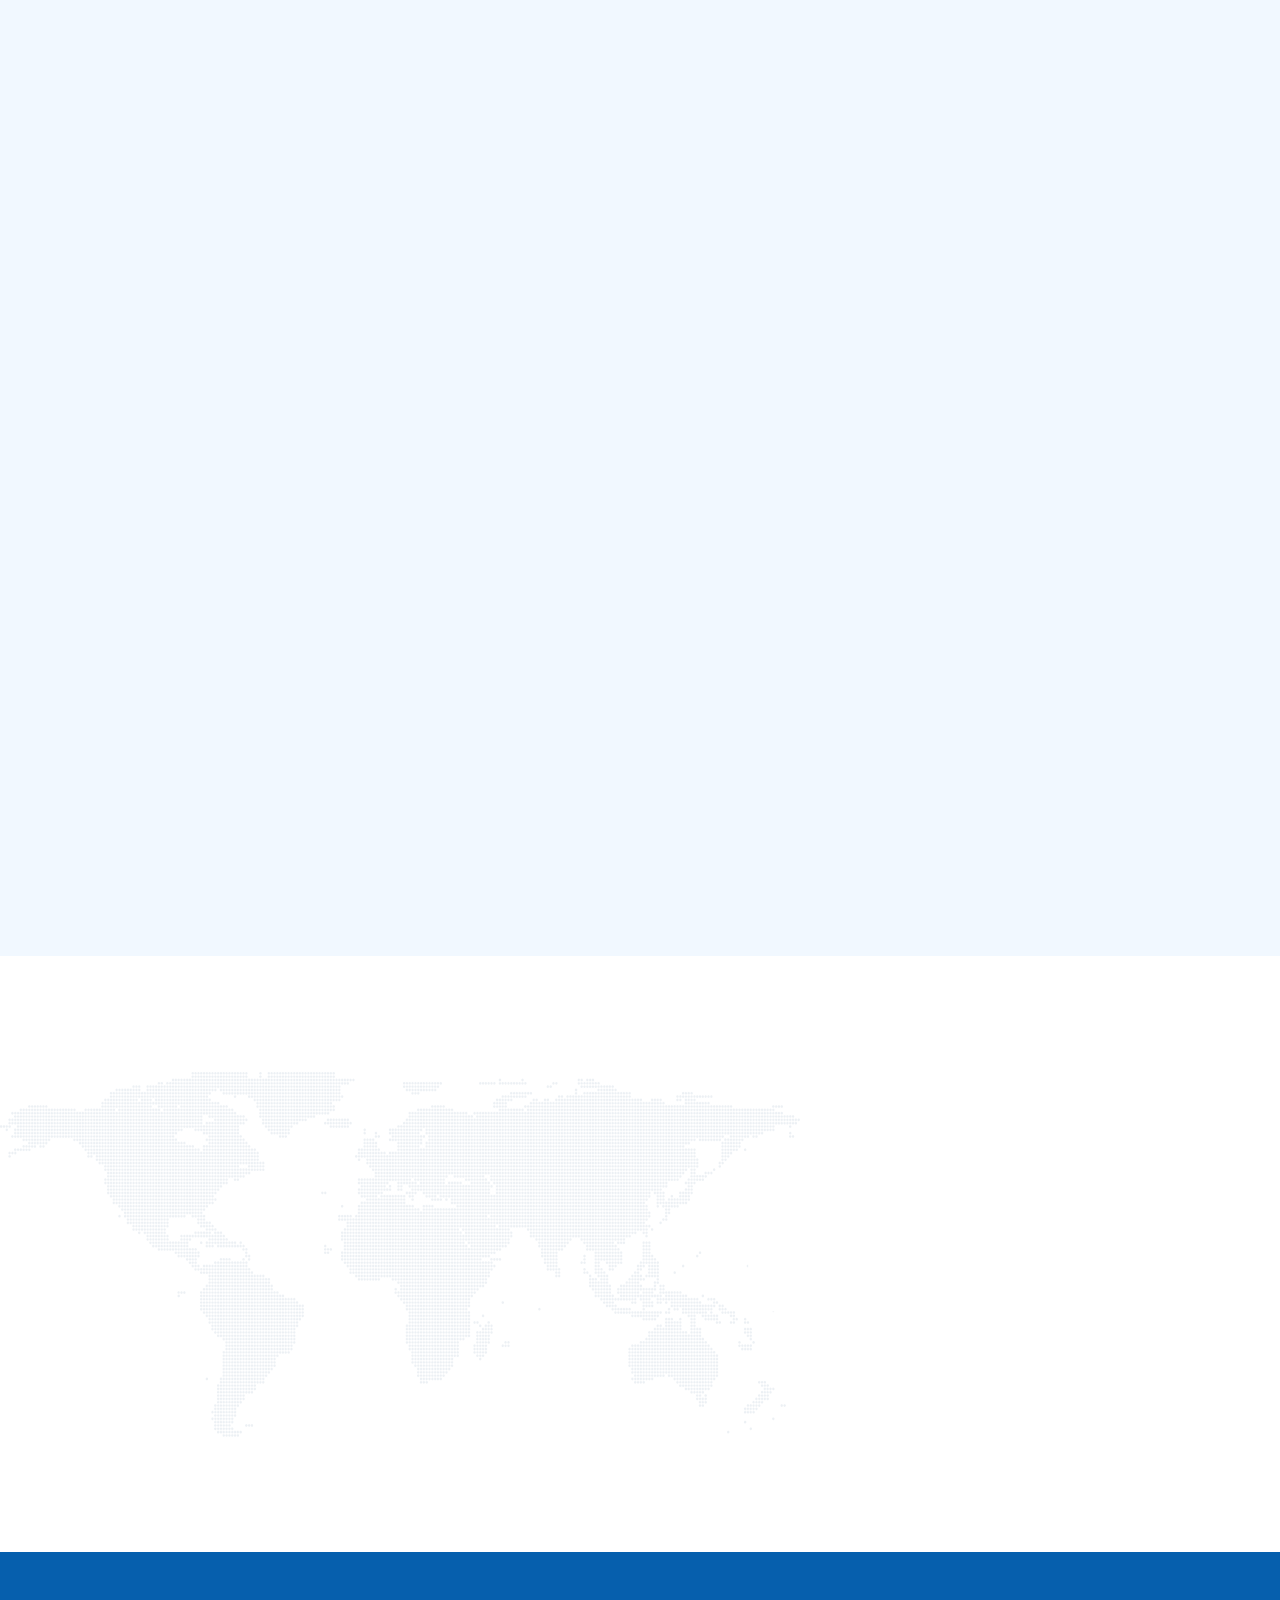
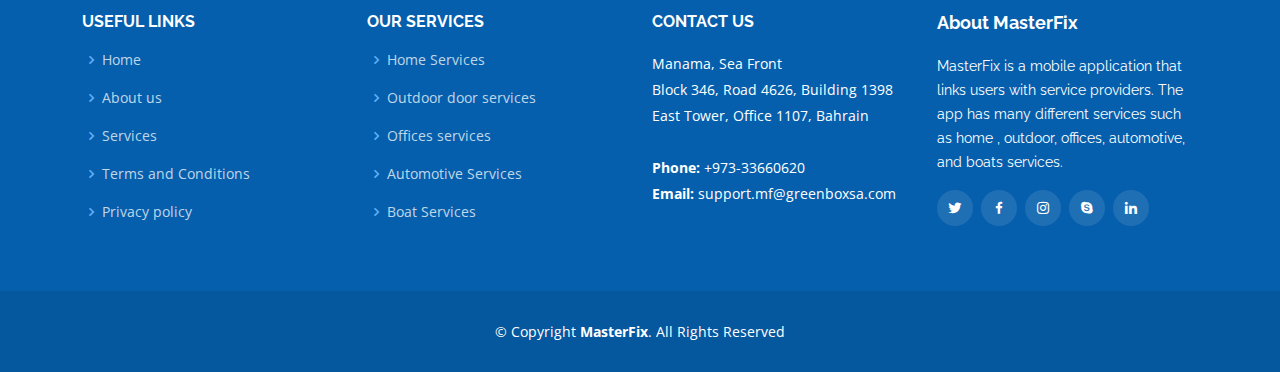
==== commit 3aaab337: "new" ====
--- a/index.html
+++ b/index.html
@@ -738,7 +738,7 @@
             <div class="social-links mt-3">
               <a href="#" class="twitter"><i class="bx bxl-twitter"></i></a>
               <a href="#" class="facebook"><i class="bx bxl-facebook"></i></a>
-              <a href="#" class="instagram"><i class="bx bxl-instagram"></i></a>
+              <a href="https://instagram.com/masterfix.bh?igshid=YmMyMTA2M2Y=" class="instagram"><i class="bx bxl-instagram"></i></a>
               <a href="#" class="google-plus"><i class="bx bxl-skype"></i></a>
               <a href="#" class="linkedin"><i class="bx bxl-linkedin"></i></a>
             </div>
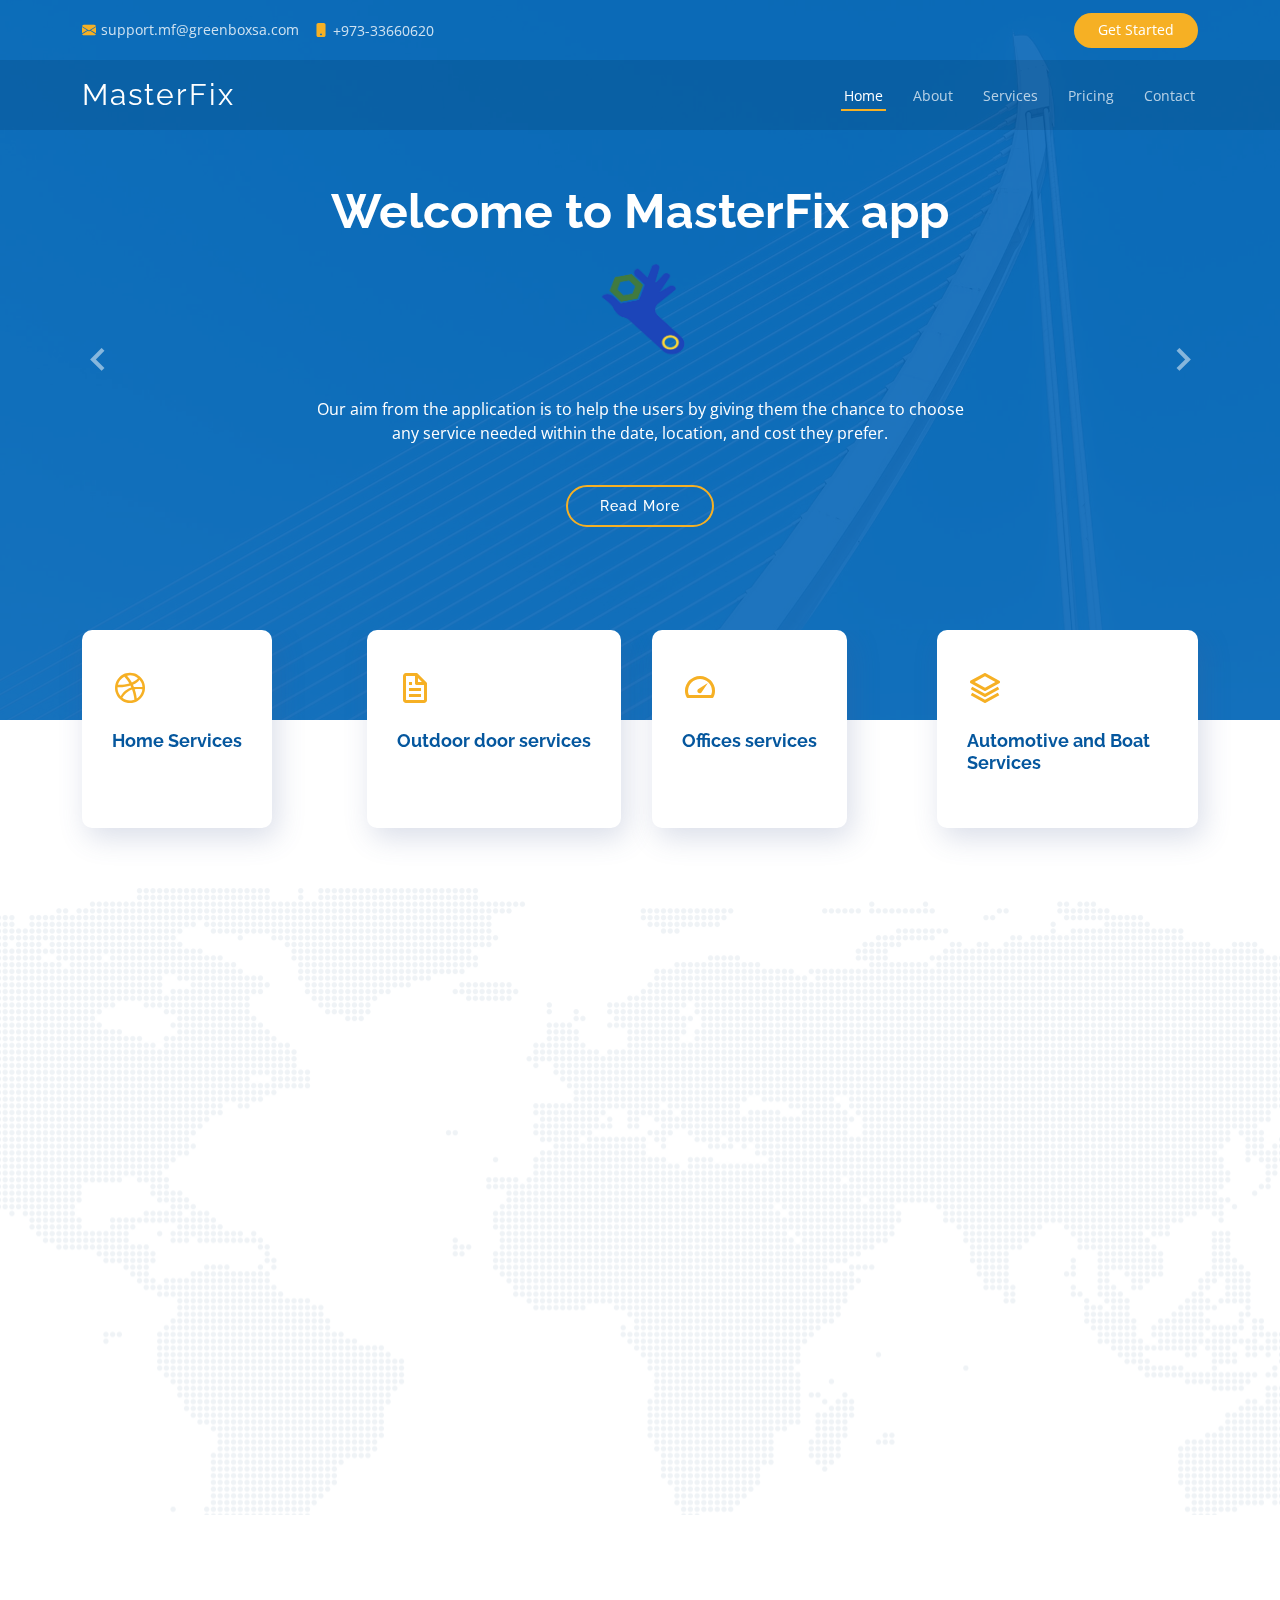
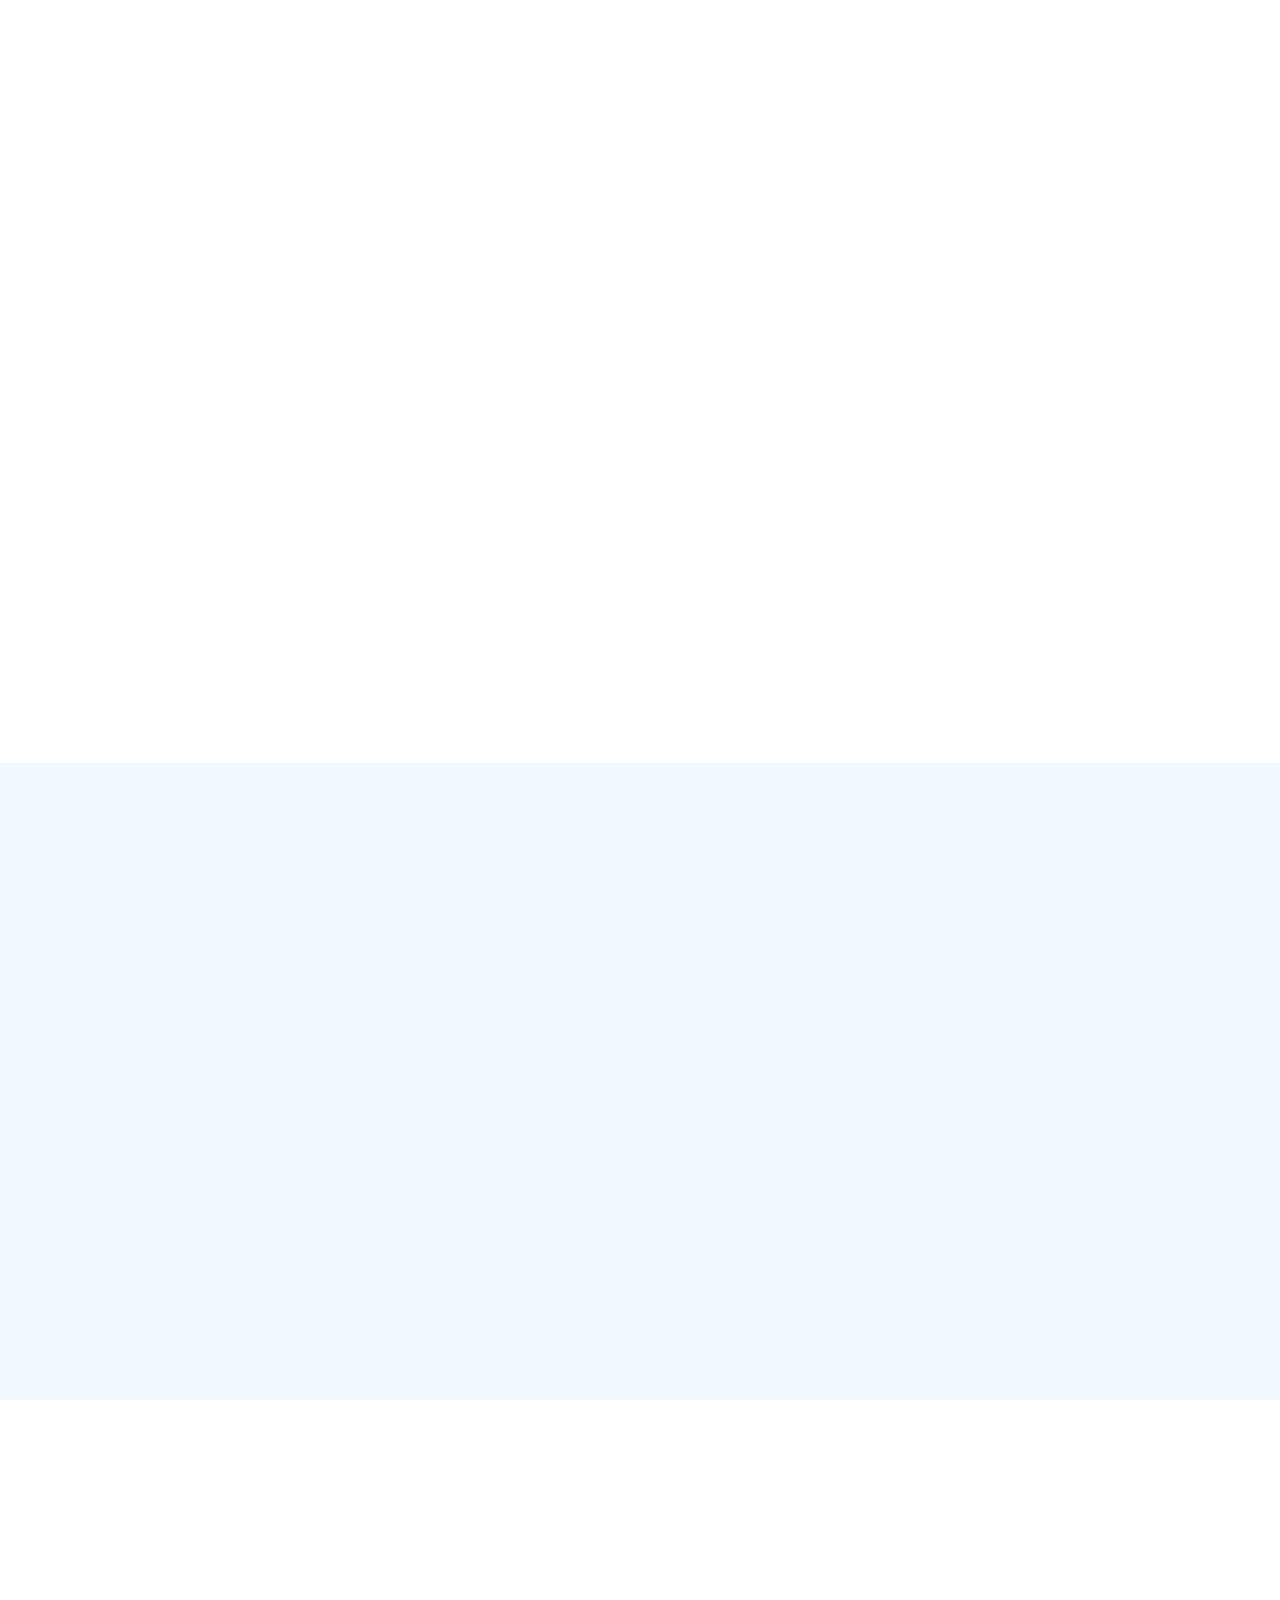
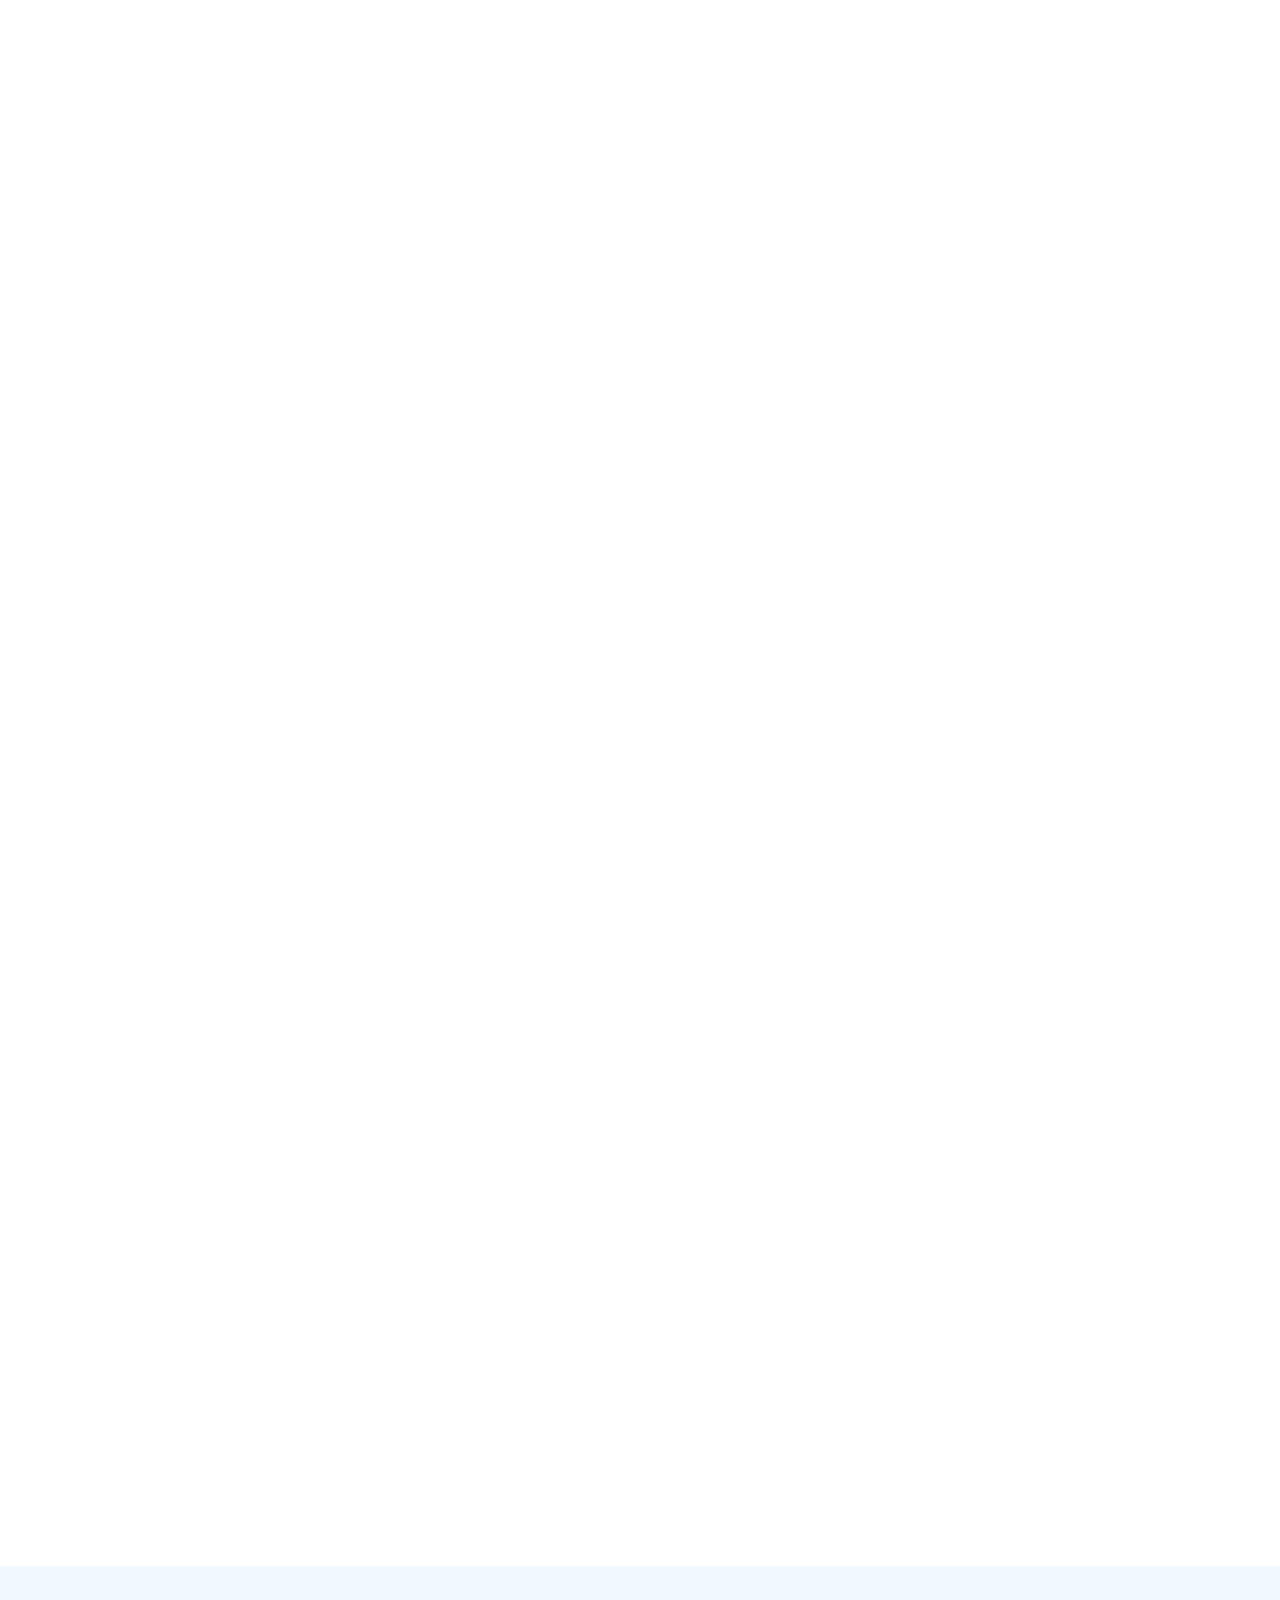
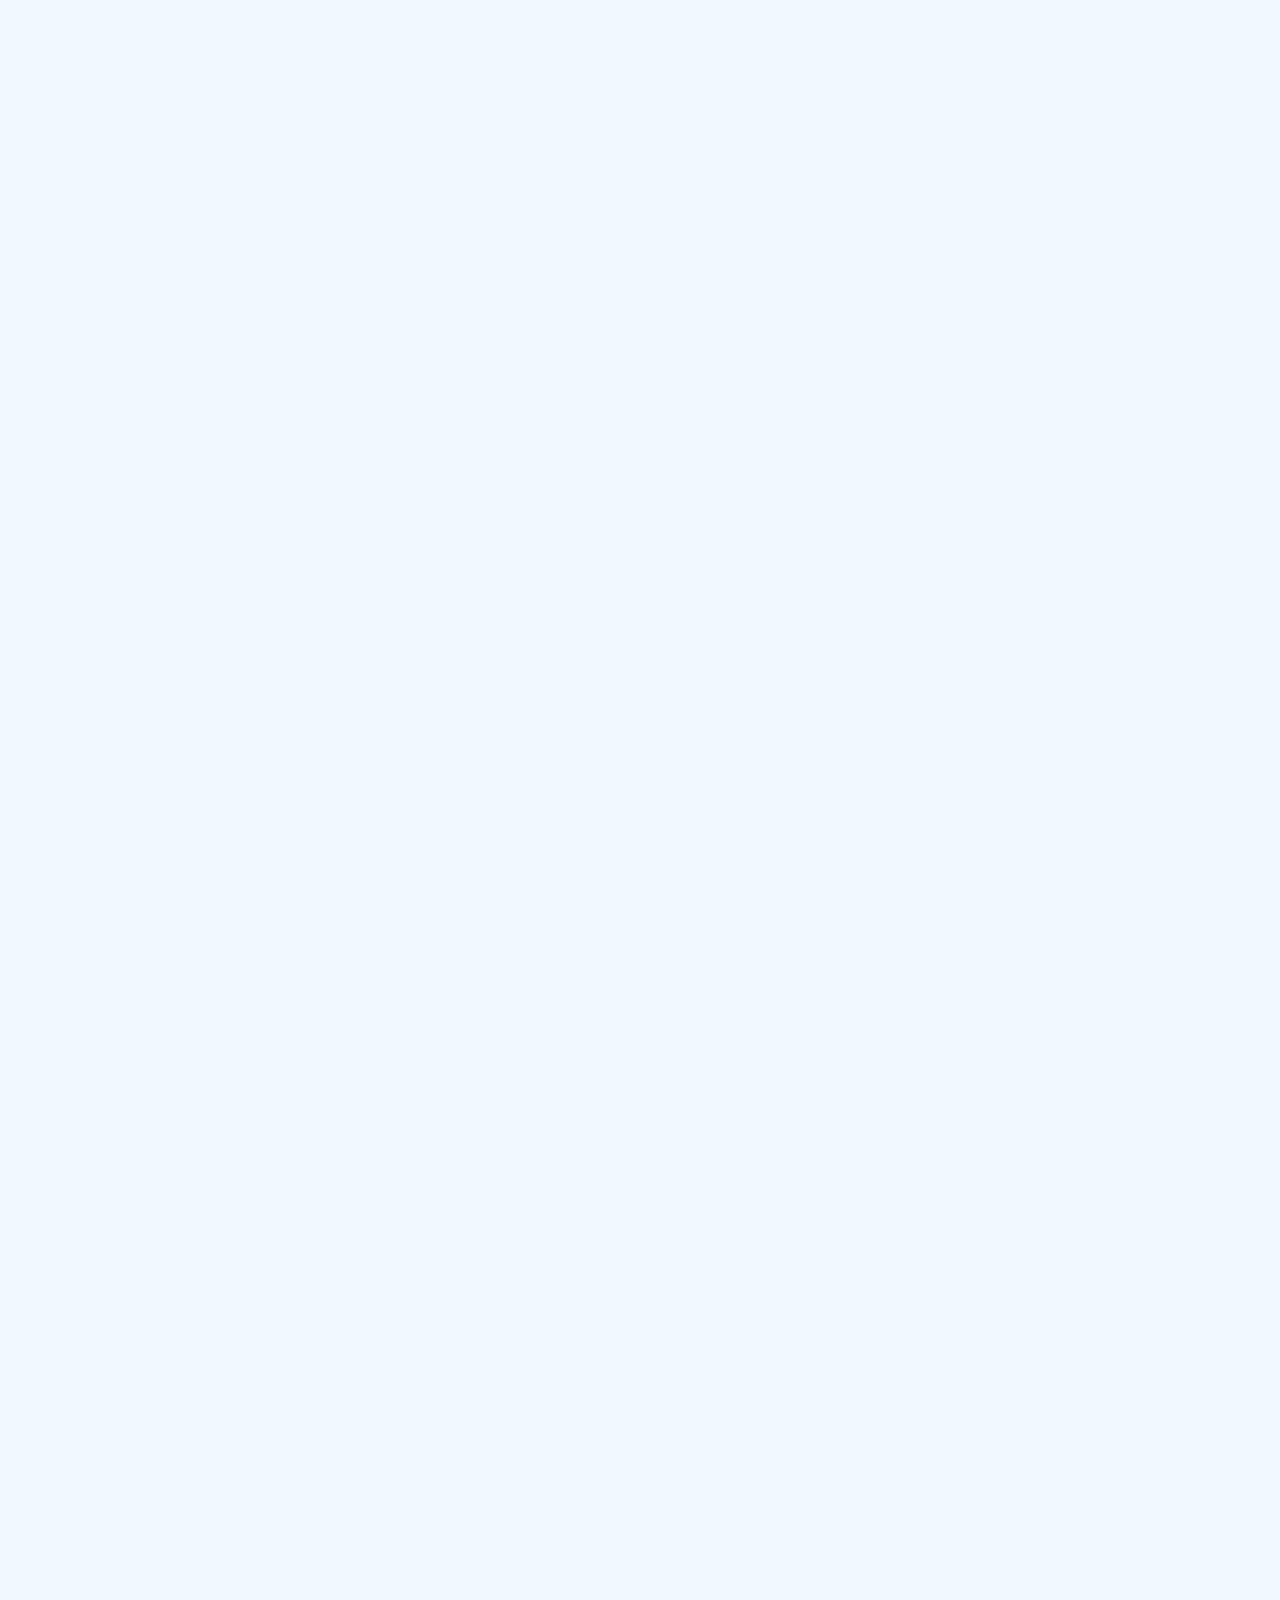
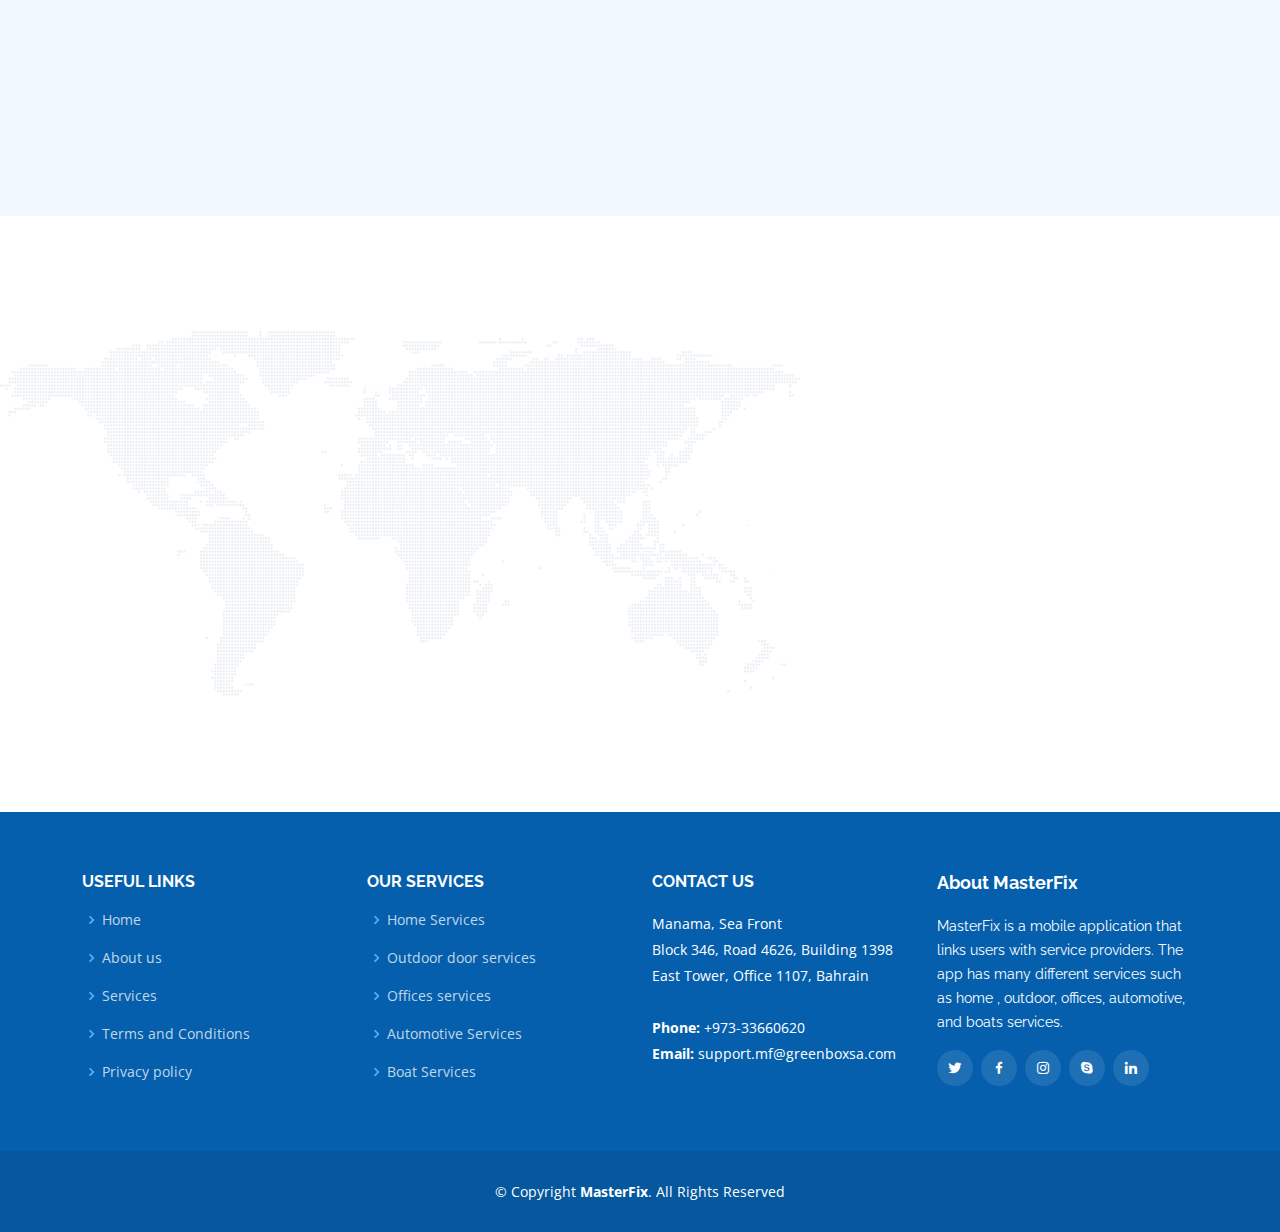
==== commit b4374582: "new" ====
--- a/index.html
+++ b/index.html
@@ -126,35 +126,36 @@
           <div class="col-md-6 col-lg-3 d-flex align-items-stretch mb-5 mb-lg-0" data-aos="fade-up">
             <div class="icon-box">
               <div class="icon"><i class="bx bxl-dribbble"></i></div>
-              <h4 class="title"><a href="">Client</a></h4>
+              <h4 class="title"><a href="">Home Services</a></h4>
+              <p class="description">                
+              </p>
+            </div>
+          </div>
+
+          <div class="col-md-6 col-lg-3 d-flex align-items-stretch mb-5 mb-lg-0" data-aos="fade-up" data-aos-delay="100">
+            <div class="icon-box">
+              <div class="icon"><i class="bx bx-file"></i></div>
+              <h4 class="title"><a href="">Outdoor door services </a></h4>
+              <p class="description"> </p>
+            </div>
+          </div>
+
+          <div class="col-md-6 col-lg-3 d-flex align-items-stretch mb-5 mb-lg-0" data-aos="fade-up" data-aos-delay="200">
+            <div class="icon-box">
+              <div class="icon"><i class="bx bx-tachometer"></i></div>
+              <h4 class="title"><a href="">Offices services </a></h4>
               <p class="description"></p>
             </div>
           </div>
 
-          <div class="col-md-6 col-lg-3 d-flex align-items-stretch mb-5 mb-lg-0" data-aos="fade-up" data-aos-delay="100">
-            <div class="icon-box">
-              <div class="icon"><i class="bx bx-file"></i></div>
-              <h4 class="title"><a href="">Project </a></h4>
-              <p class="description"> </p>
-            </div>
-          </div>
-
-          <div class="col-md-6 col-lg-3 d-flex align-items-stretch mb-5 mb-lg-0" data-aos="fade-up" data-aos-delay="200">
-            <div class="icon-box">
-              <div class="icon"><i class="bx bx-tachometer"></i></div>
-              <h4 class="title"><a href="">Service providers </a></h4>
-              <p class="description"></p>
-            </div>
-          </div>
-
           <div class="col-md-6 col-lg-3 d-flex align-items-stretch mb-5 mb-lg-0" data-aos="fade-up" data-aos-delay="300">
             <div class="icon-box">
               <div class="icon"><i class="bx bx-layer"></i></div>
-              <h4 class="title"><a href="">Proposals</a></h4>
+              <h4 class="title"><a href="">Automotive and Boat Services  </a></h4>
               <p class="description">  </p>
             </div>
           </div>
-
+          
         </div>
 
       </div>
@@ -166,7 +167,7 @@
 
         <div class="section-title">
           <h2>About Us</h2>
-          <p> MasterFix is a mobile application that links users with service providers. The app has many different services such as home, outdoor, offices, automotive, and boat services.</p>
+          <p> Master fix is a mobile application that links between users and Service Providers. It is a such application designed to serve the users to solve their problems under specific categories for Home, Outdoor  ,Offices , Boat and Automotive through a selective group of services providers with a reasonable fees at the subscribers' convenient time.</p>
         </div>
 
         <div class="row content">
@@ -175,10 +176,8 @@
               MAsterFix app aims to:  
             </p>
             <ul>
-              <li><i class="ri-check-double-line"></i> Help the users by giving them the chance to choose any service needed within the date, location and the cost they prefer.</li>
-              <li><i class="ri-check-double-line"></i> Give the service providers new work opportunities by giving them the chance to propose
-                work offers to many projects added by the customers with the option to add the date, cost they are offering</li>
-              <li><i class="ri-check-double-line"></i> Easy connect clients with service providers </li>
+              <li><i class="ri-check-double-line"></i> Help the customers by giving them the chance to choose any service needed within the date, location, and the cost they prefer. </li>
+              <li><i class="ri-check-double-line"></i> Open a new work opportunity to the services providers by giving them a chance to quote the users with an option to add the proposed date and cost.</li>
             </ul>
           </div>
           
@@ -186,7 +185,64 @@
 
       </div>
     </section><!-- End About Us Section -->
-
+    
+    <section id="services" class="services">
+      <div class="container" data-aos="fade-up">
+
+        <div class="section-title">
+          <h2>Why should you use Masterfix?</h2>
+          <p> </p>
+        </div>
+
+        <div class="row">
+          <div class="col-md-6 d-flex align-items-stretch" data-aos="fade-up" data-aos-delay="100">
+            <div class="icon-box">
+              <i class="bi bi-card-checklist"></i>
+              <h4><a href="#">Instant booking </a></h4>
+              <p> </p>
+            </div>
+          </div>
+          <div class="col-md-6 d-flex align-items-stretch mt-4 mt-md-0" data-aos="fade-up" data-aos-delay="200">
+            <div class="icon-box">
+              <i class="bi bi-bar-chart"></i>
+              <h4><a href="#">Reasonable fees</a></h4>
+            </div>
+          </div>
+          <div class="col-md-6 d-flex align-items-stretch mt-4 mt-md-0" data-aos="fade-up" data-aos-delay="300">
+            <div class="icon-box">
+              <i class="bi bi-binoculars"></i>
+              <h4><a href="#">Services cover all areas of Bahrain </a></h4>
+            </div>
+          </div>
+          <div class="col-md-6 d-flex align-items-stretch mt-4 mt-md-0" data-aos="fade-up" data-aos-delay="400">
+            <div class="icon-box">
+              <i class="bi bi-brightness-high"></i>
+              <h4><a href="#">Friendly Use</a></h4>
+            </div>
+          </div>
+          
+          <div class="col-md-6 d-flex align-items-stretch mt-4 mt-md-0" data-aos="fade-up" data-aos-delay="600">
+            <div class="icon-box">
+              <i class="bi bi-briefcase"></i>
+              <h4><a href="#"> 24/7 services</a></h4>
+            </div>
+          </div>
+          <div class="col-md-6 d-flex align-items-stretch mt-4 mt-md-0" data-aos="fade-up" data-aos-delay="600">
+            <div class="icon-box">
+              <i class="bi bi-briefcase"></i>
+              <h4><a href="#"> Verified and Trustworthy Service Providers</a></h4>
+            </div>
+          </div>
+
+          <div class="col-md-6 d-flex align-items-stretch mt-4 mt-md-0" data-aos="fade-up" data-aos-delay="600">
+            <div class="icon-box">
+              <i class="bi bi-briefcase"></i>
+              <h4><a href="#"> Easy payment methods </a></h4>
+            </div>
+          </div>
+        </div>
+      </div>
+    </section><!-- End Services Section -->
     <!-- ======= Clients Section ======= 
     <section id="clients" class="clients">
       <div class="container" data-aos="zoom-in">
@@ -237,11 +293,15 @@
                   <a data-bs-toggle="collapse" class="collapse" data-bs-target="#accordion-list-1"><span>01</span> Customer adds a project <i class="bx bx-chevron-down icon-show"></i><i class="bx bx-chevron-up icon-close"></i></a>
                   <div id="accordion-list-1" class="collapse" data-bs-parent=".accordion-list">
                    
-                      It's easy: <br>                    
-                        
-                        <p> 1. Clik add project </p>                       
-                        <p> 2. Put information about project: Title, descritpion, category, location, and date
-                        <p> 3. Submit your project </p>
+                      It's easy:                    
+                        <p> 1. Press on the (+) sign to open the projects page </p> <br>
+                        <p> 2. Select the service needed</p>
+                        <p> 3. Add a title and a description for the service needed</p>
+                        <p> 4. Specify the project location</p>
+                        <p> 5. Select a project type and choose a suitable time and date for the project</p>
+                        <p> 6. Confirm the project </p>
+                        <p> 7. Accept the offer that suits you from our trustworthy service providers</p>
+                        <p> 8. Rate the Service provider and add to your favorites if you were satisfied with the service</p>          
                                       
                   </div>
                 </li>
@@ -258,7 +318,7 @@
                   <a data-bs-toggle="collapse" data-bs-target="#accordion-list-3" class="collapsed"><span>03 </span> Customer chooses an offer <i class="bx bx-chevron-down icon-show"></i><i class="bx bx-chevron-up icon-close"></i></a>
                   <div id="accordion-list-3" class="collapse" data-bs-parent=".accordion-list">
                     <p>
-                      On project detaills, customer can see proposals detaills, and accept the suitable one. 
+                      On project detaills, customer can see proposal details, and accept the suitable one. 
                     </p>
                   </div>
                 </li>
@@ -298,7 +358,7 @@
             <div class="icon-box">
               <i class="bi bi-card-checklist"></i>
               <h4><a href="#">Home Services </a></h4>
-              <p> Appliance Repair, Plumber, Carpenter, Electrician, Cleaning Services, IT Services, Paint, Aluminum, Satellite & Receivers, Air Conditioning, Water Treatment, House Movers & Transfer, Nursing, Elderly Care, Physiotherapist, Tailor, Pet Care, Men Saloon, Women Saloon , Laundry, Teachers, Sports Trainers, Decoration & Designing, Cooking Services, Baby Sitter, Party Organizer, Water Tanks.</p>
+              <p> Appliance Repair, Plumber, Carpenter, Electrician, Cleaning Services, IT Services, Paint, Aluminum, Satellite &Receivers, Air Conditioning, Water Treatment, House Movers & Transfer, Nursing, Elderly Care, Physiotherapist, Tailor, Pet Care, Men Saloon, Women Saloon , Laundry, Teachers, Sports Trainers, Decoration & Designing, Cooking Services, Baby Sitter, Party Organizer, Water Tanks.</p>
             </div>
           </div>
           <div class="col-md-6 d-flex align-items-stretch mt-4 mt-md-0" data-aos="fade-up" data-aos-delay="200">
@@ -312,7 +372,7 @@
             <div class="icon-box">
               <i class="bi bi-binoculars"></i>
               <h4><a href="#">Offices services </a></h4>
-              <p> Networks, Cleaning Services, Stationary, Decoration & Designing, Water Treatment, It Services</p>
+              <p> Offices-Networks, Cleaning Services, Stationary, Decoration & Designing, Water Treatment, It Services</p>
             </div>
           </div>
           <div class="col-md-6 d-flex align-items-stretch mt-4 mt-md-0" data-aos="fade-up" data-aos-delay="400">
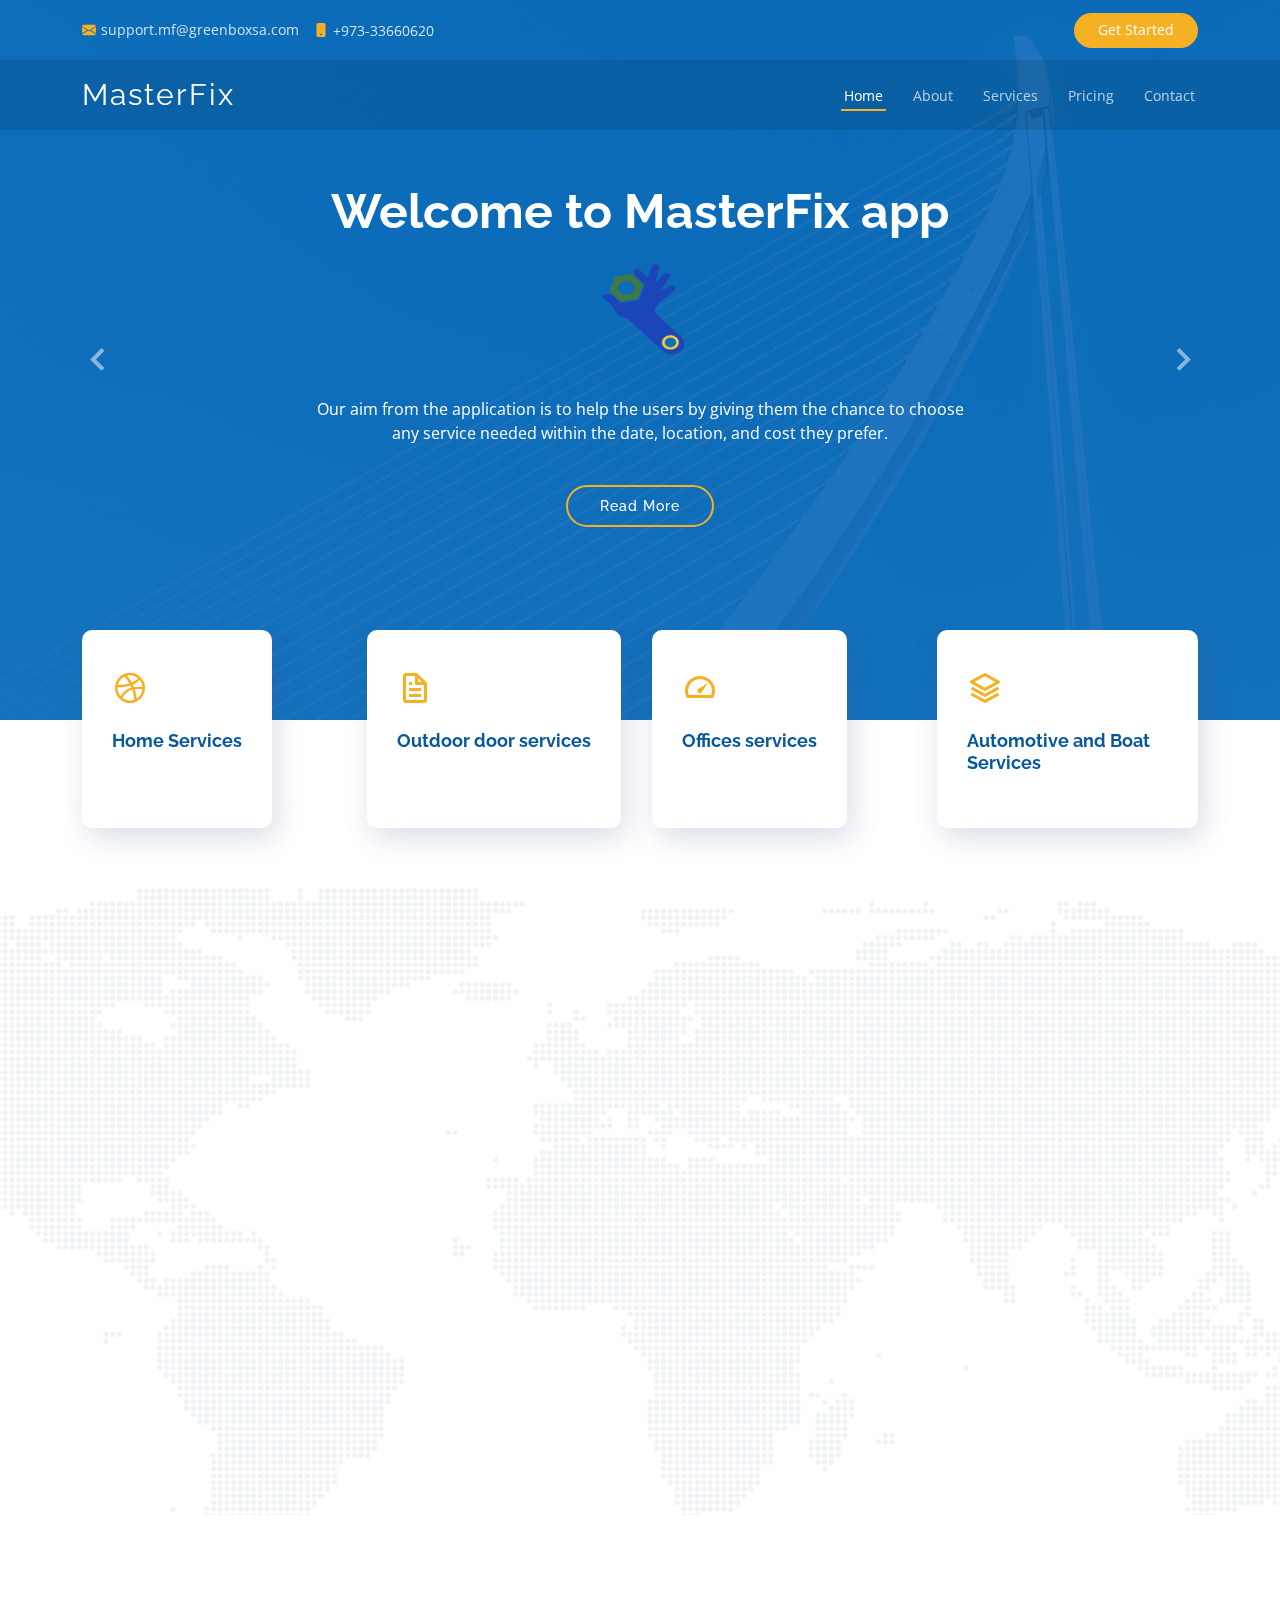
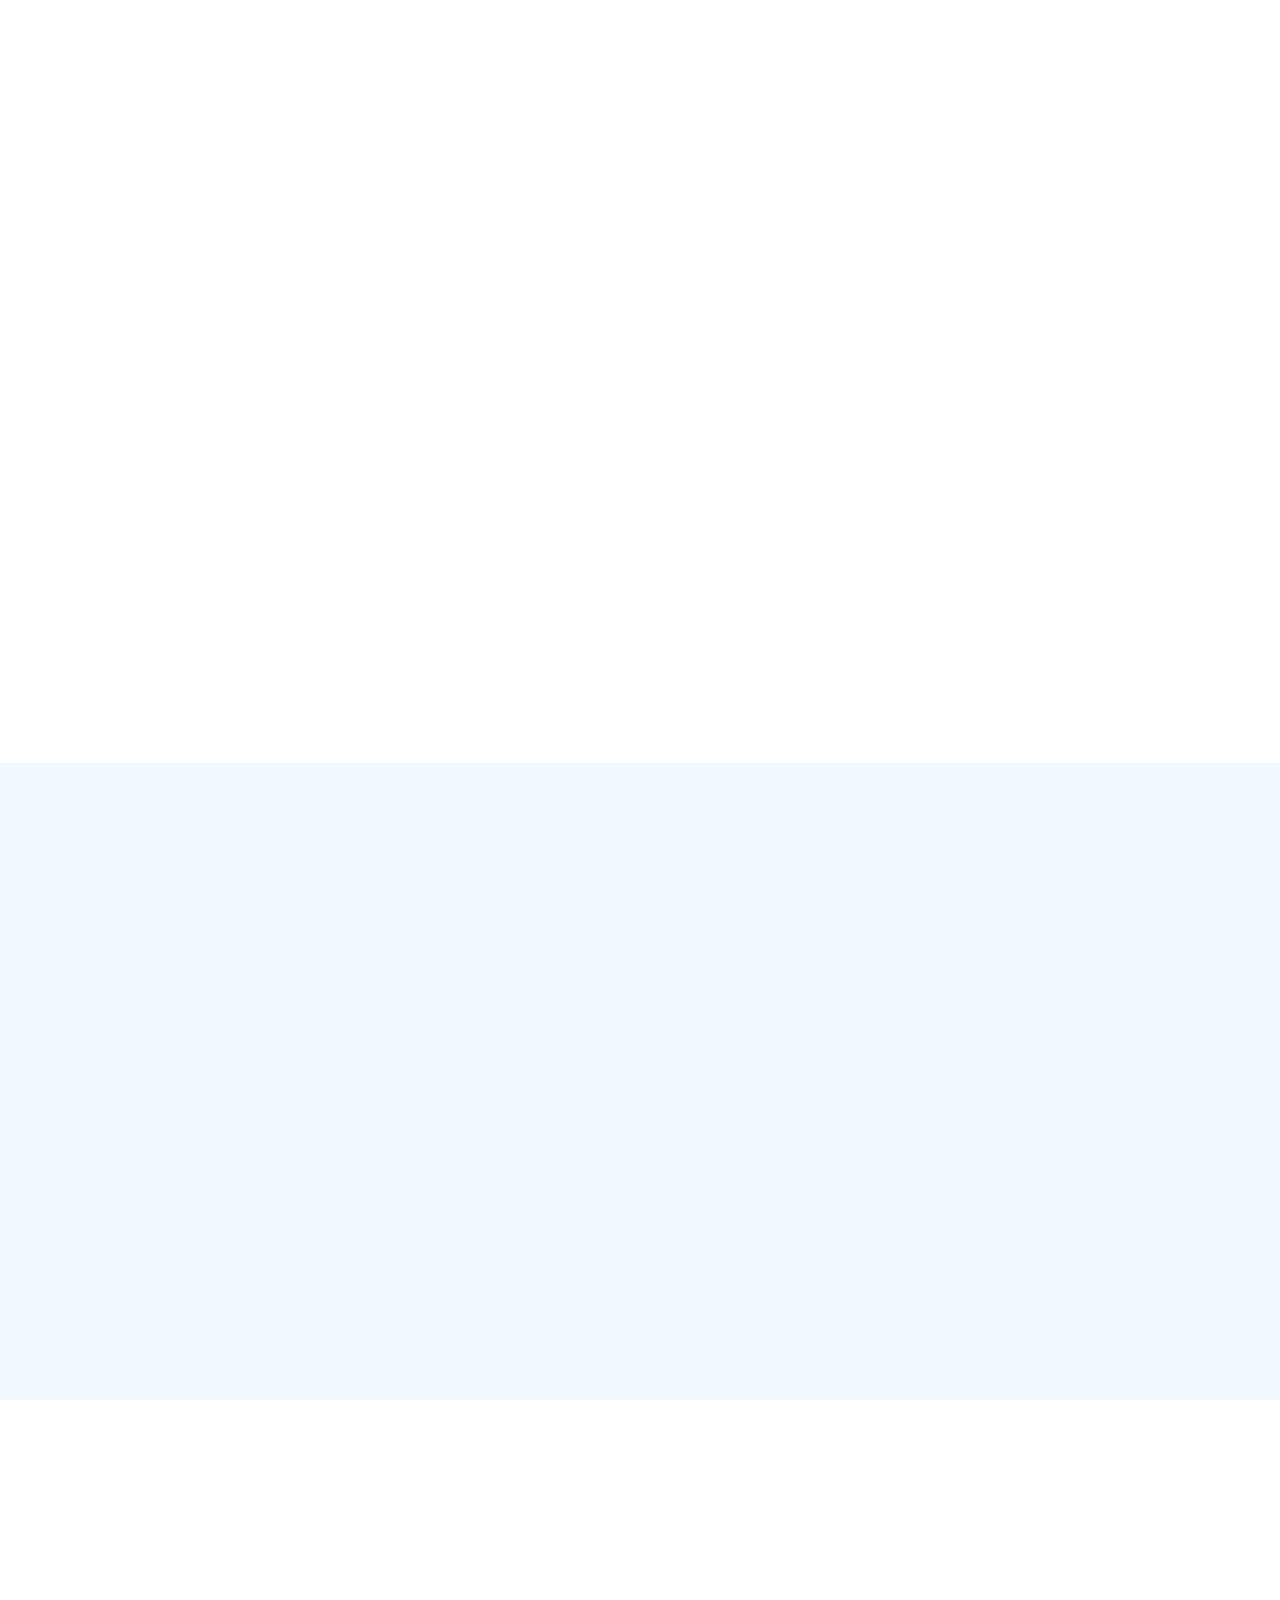
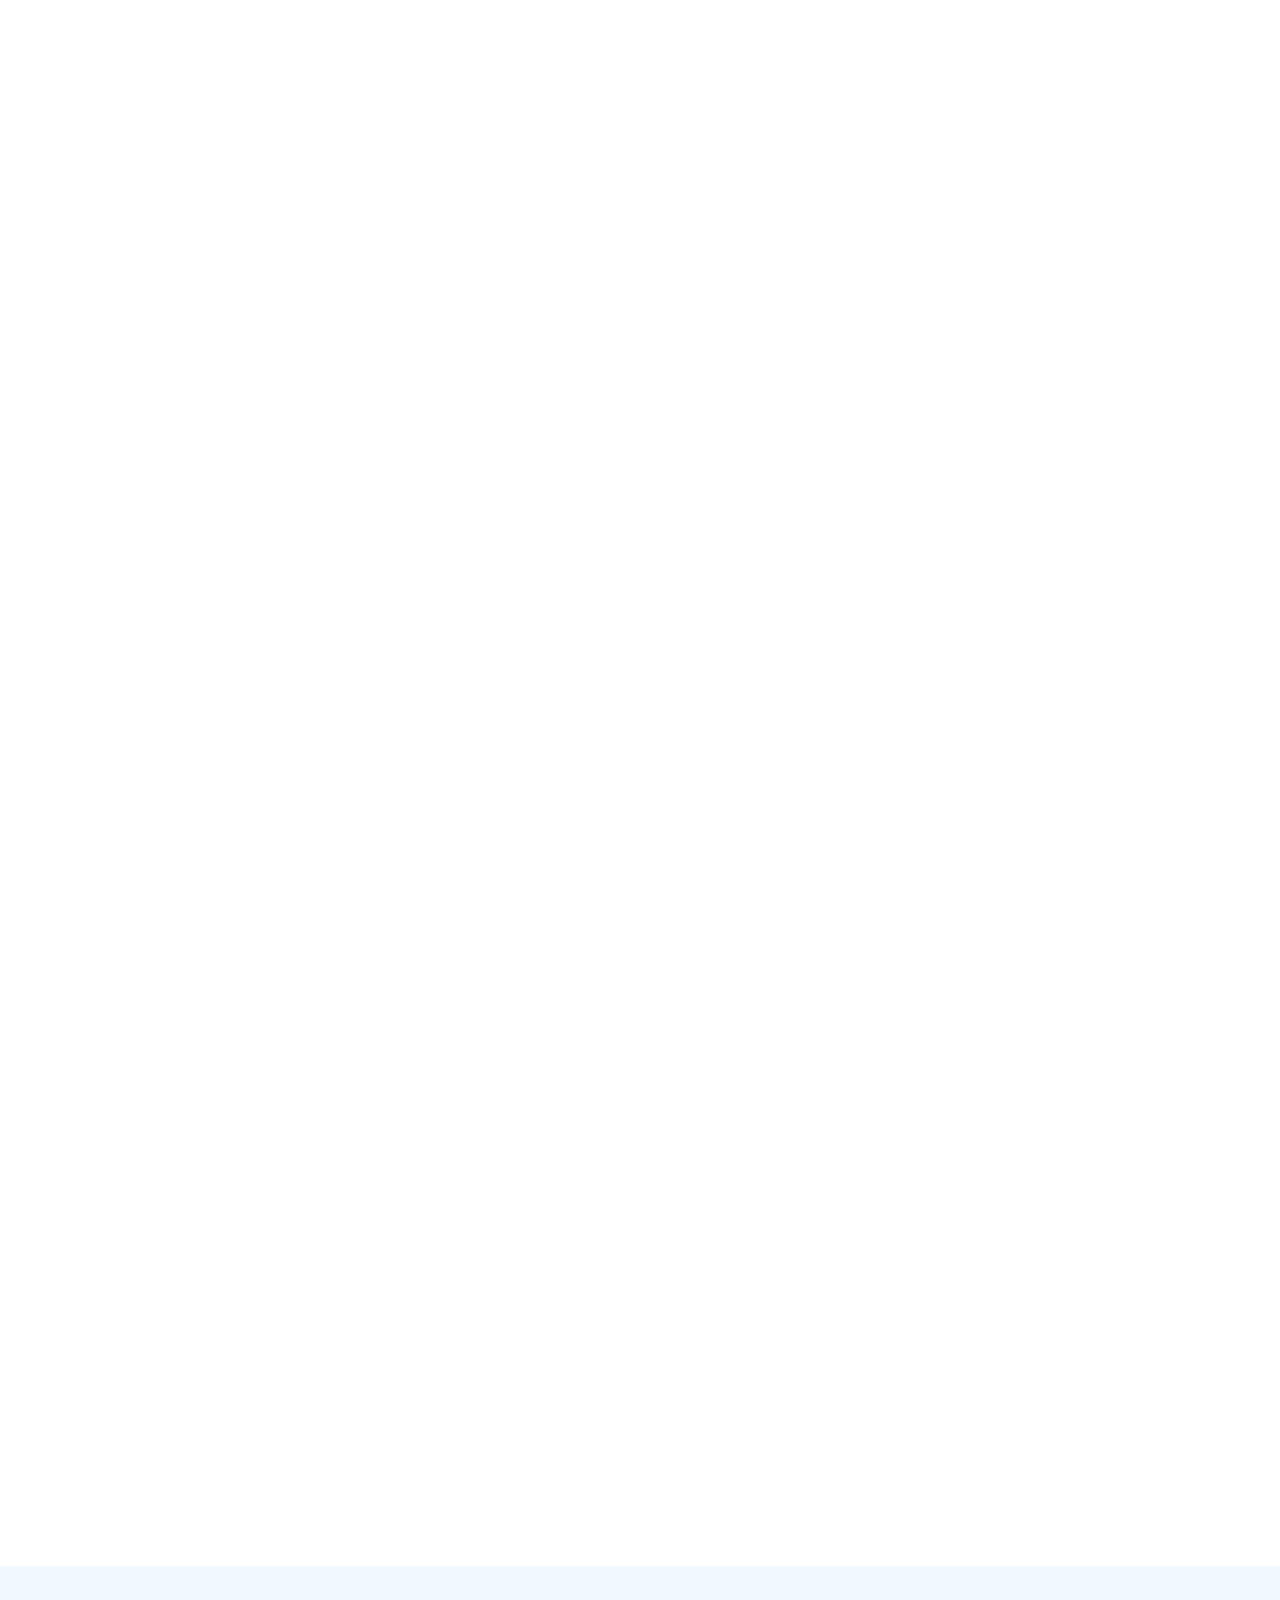
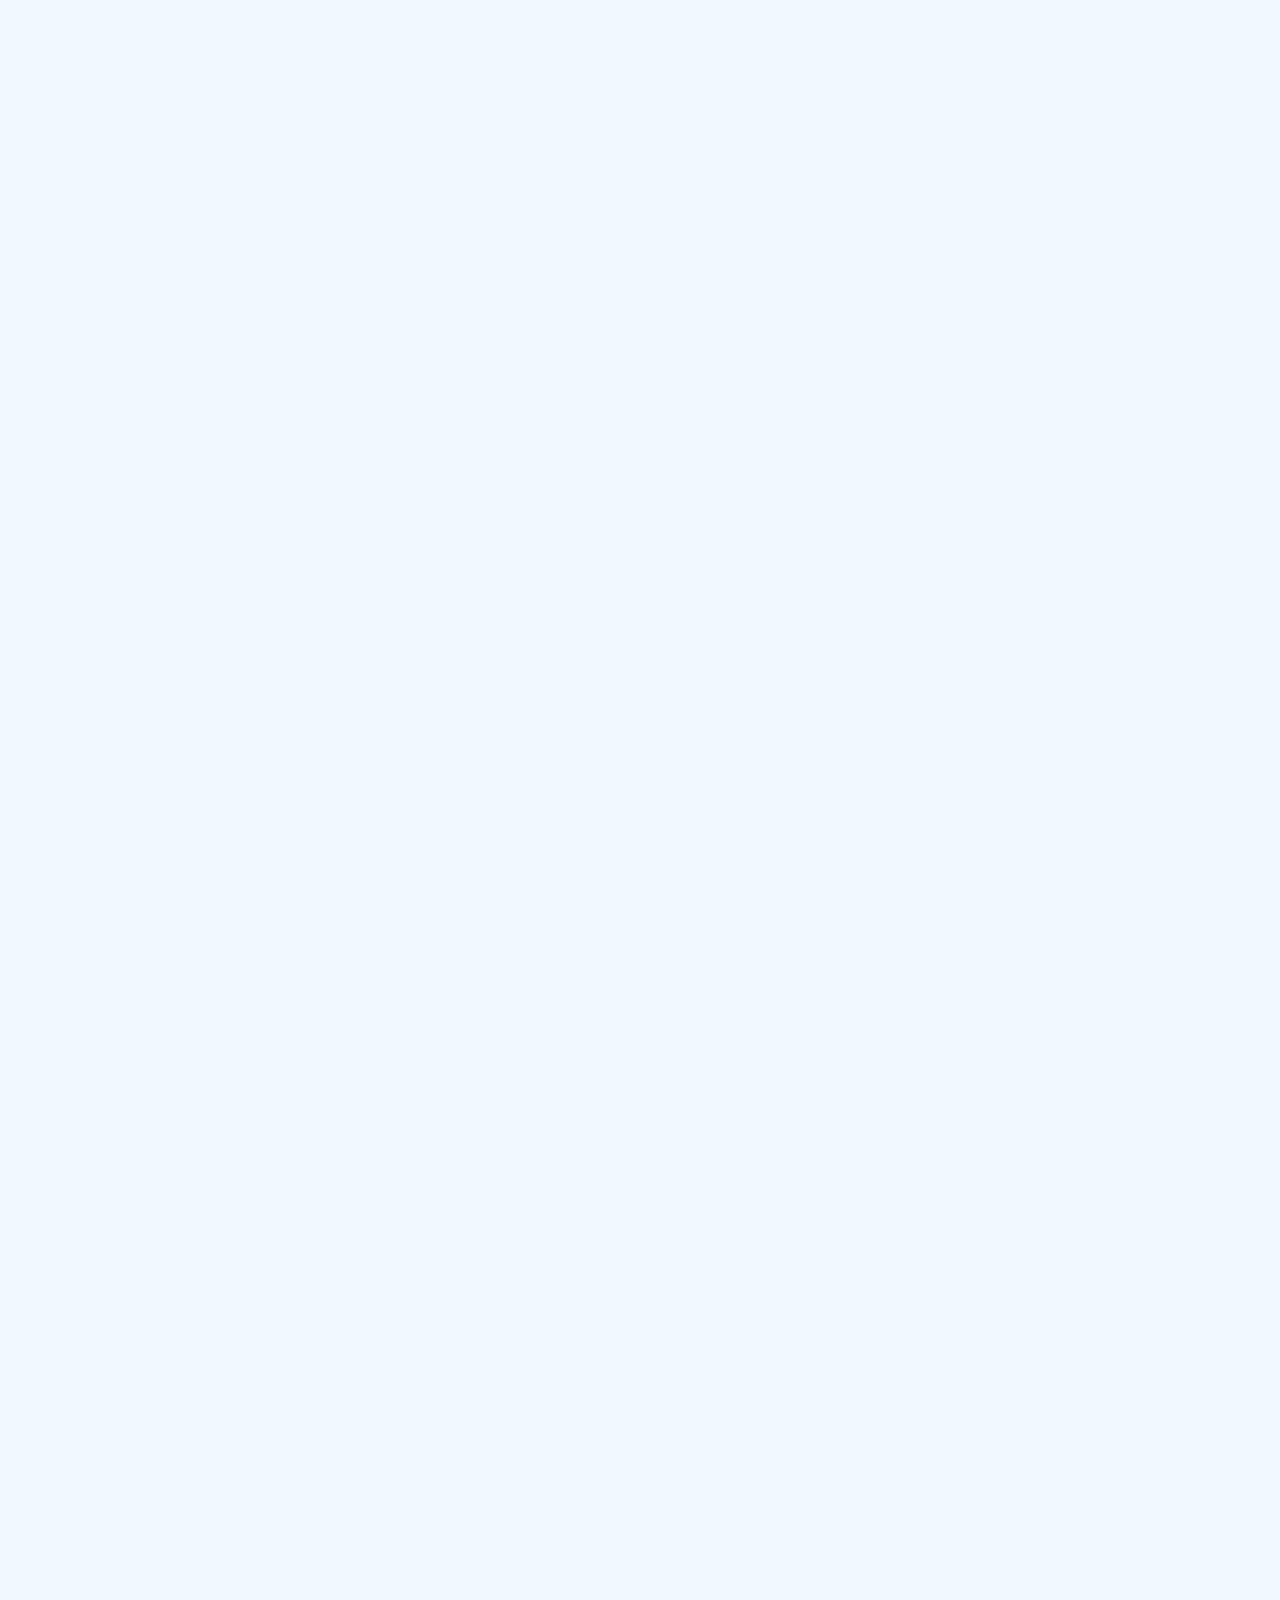
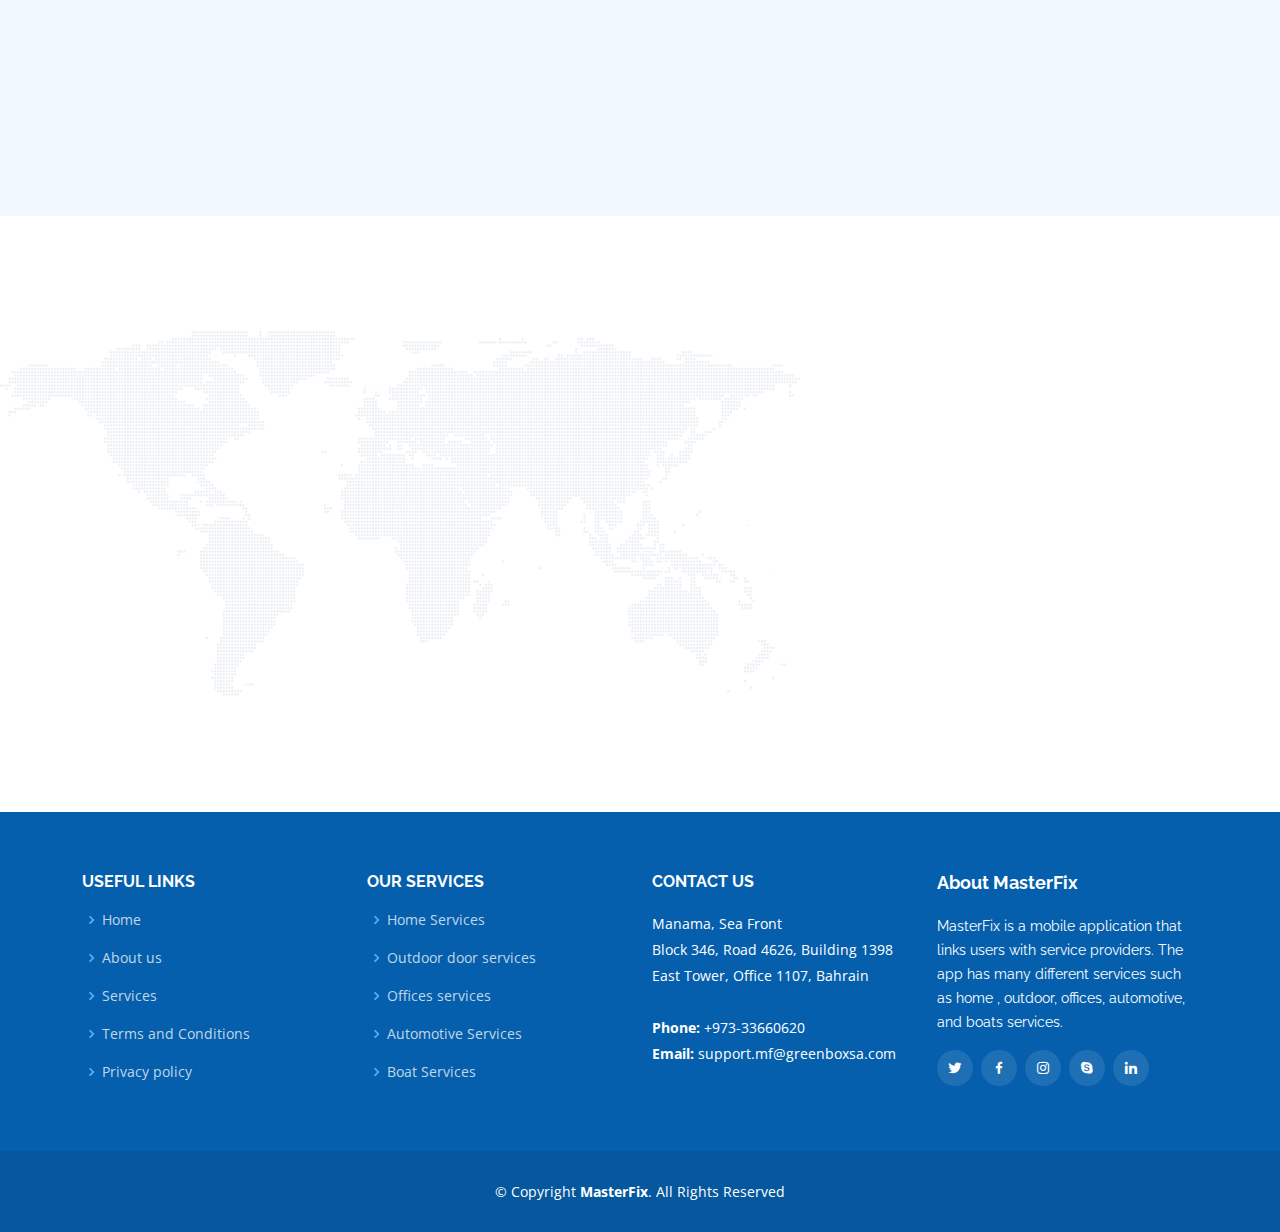
==== commit 739d1e43: "new2" ====
--- a/index.html
+++ b/index.html
@@ -318,7 +318,7 @@
                   <a data-bs-toggle="collapse" data-bs-target="#accordion-list-3" class="collapsed"><span>03 </span> Customer chooses an offer <i class="bx bx-chevron-down icon-show"></i><i class="bx bx-chevron-up icon-close"></i></a>
                   <div id="accordion-list-3" class="collapse" data-bs-parent=".accordion-list">
                     <p>
-                      On project detaills, customer can see proposal details, and accept the suitable one. 
+                      On project details, customer can see proposal details, and accept the suitable one. 
                     </p>
                   </div>
                 </li>
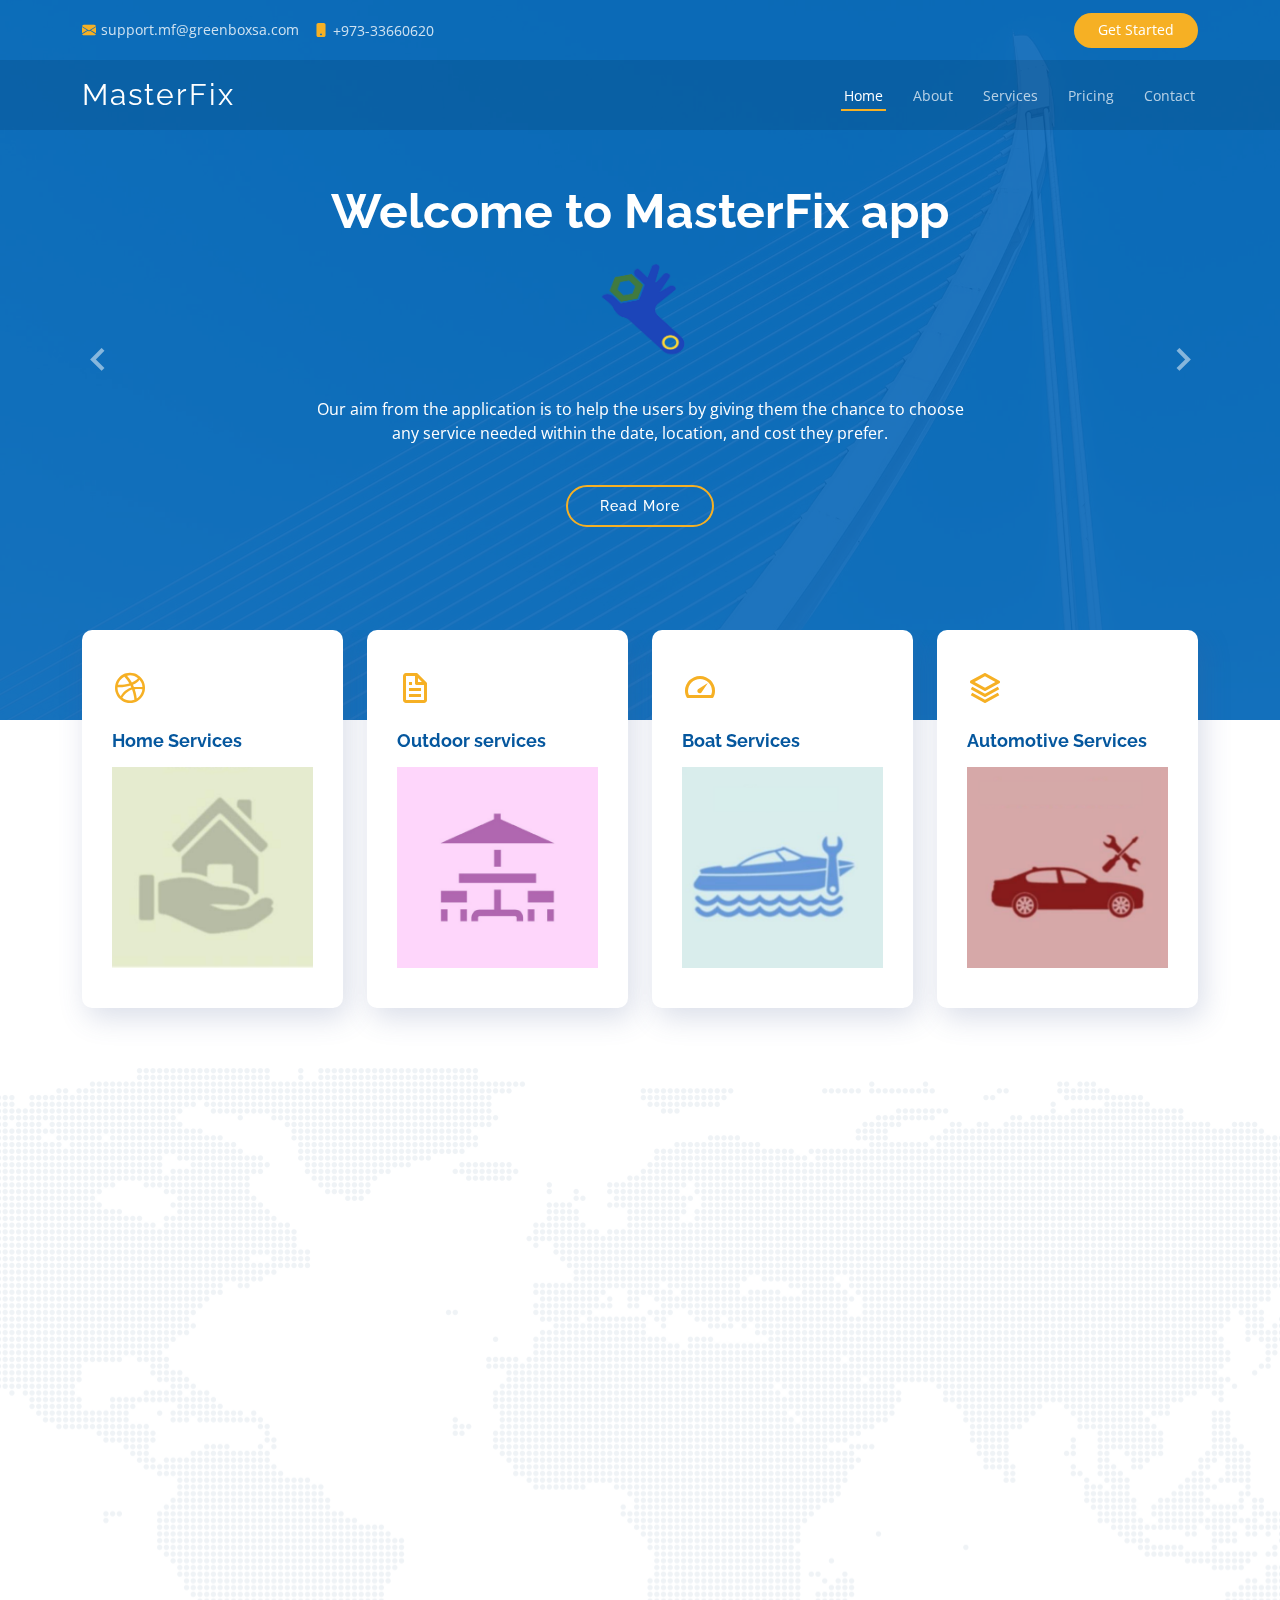
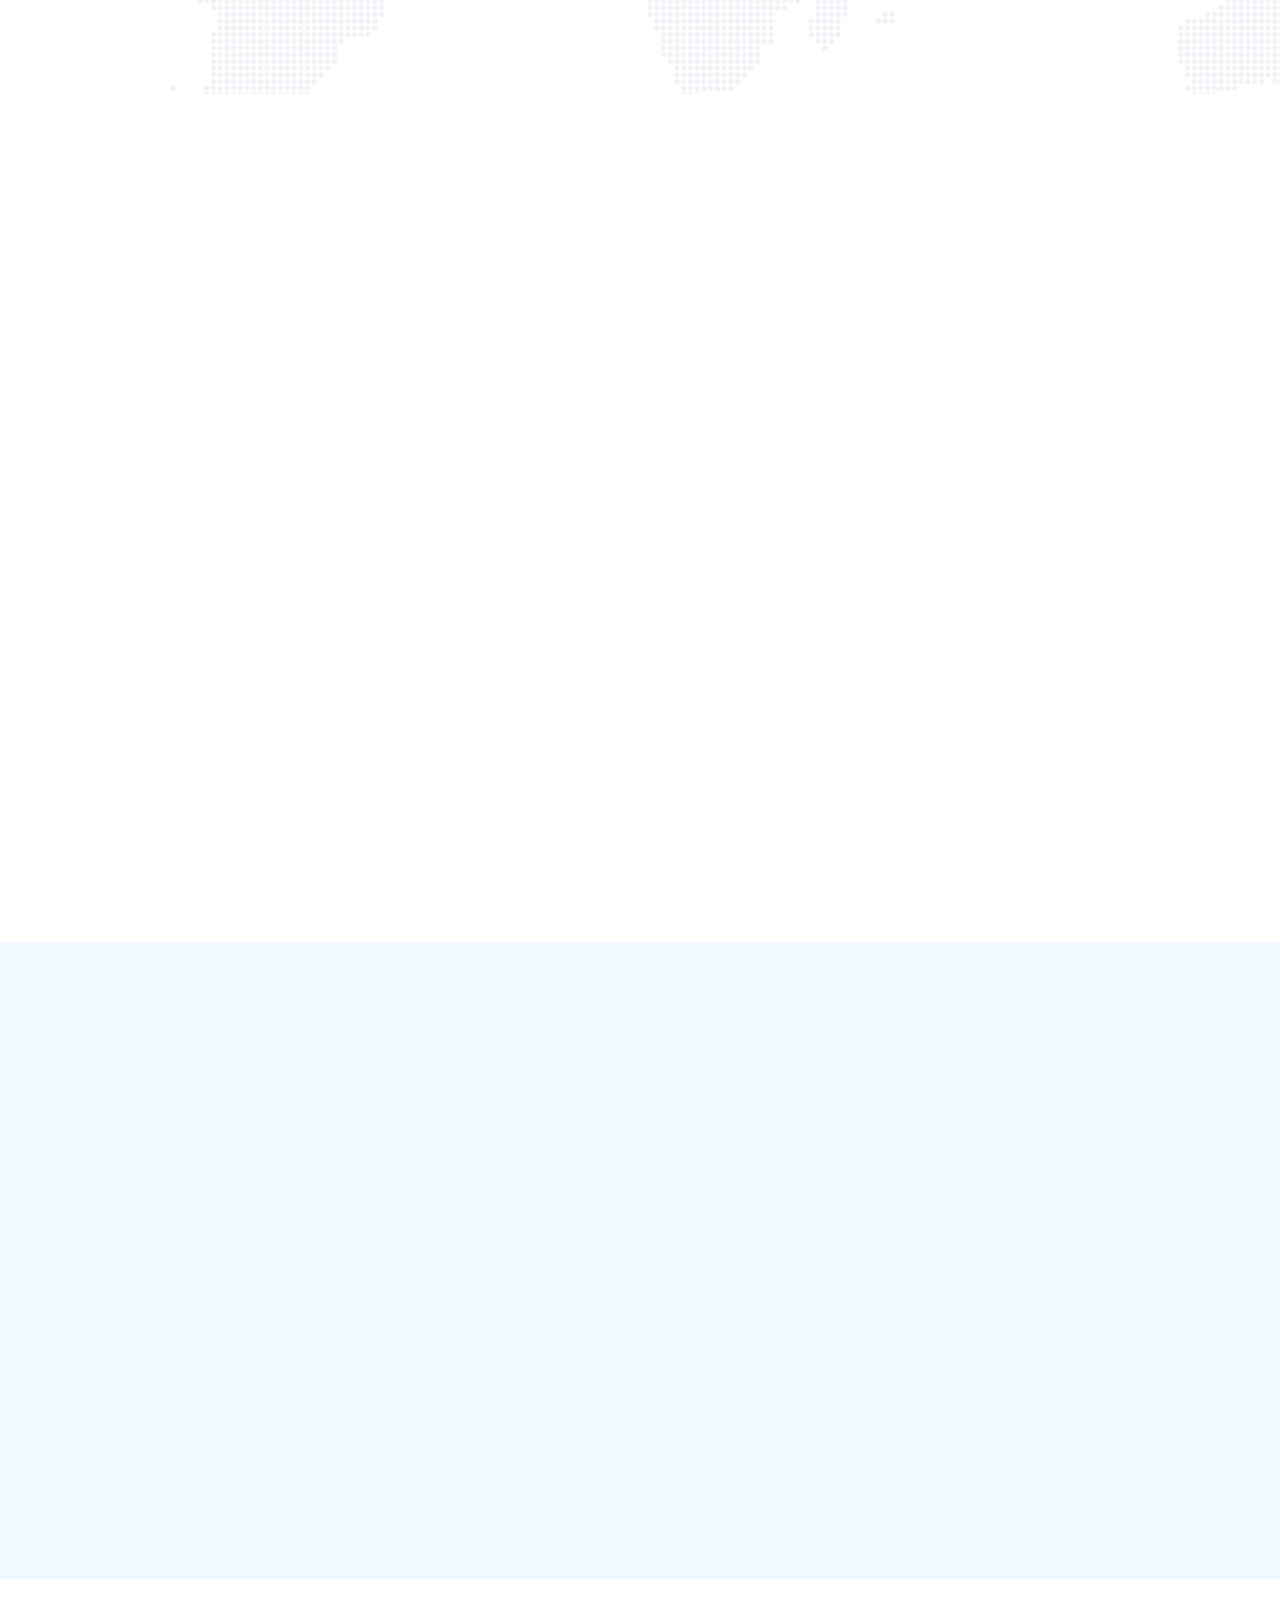
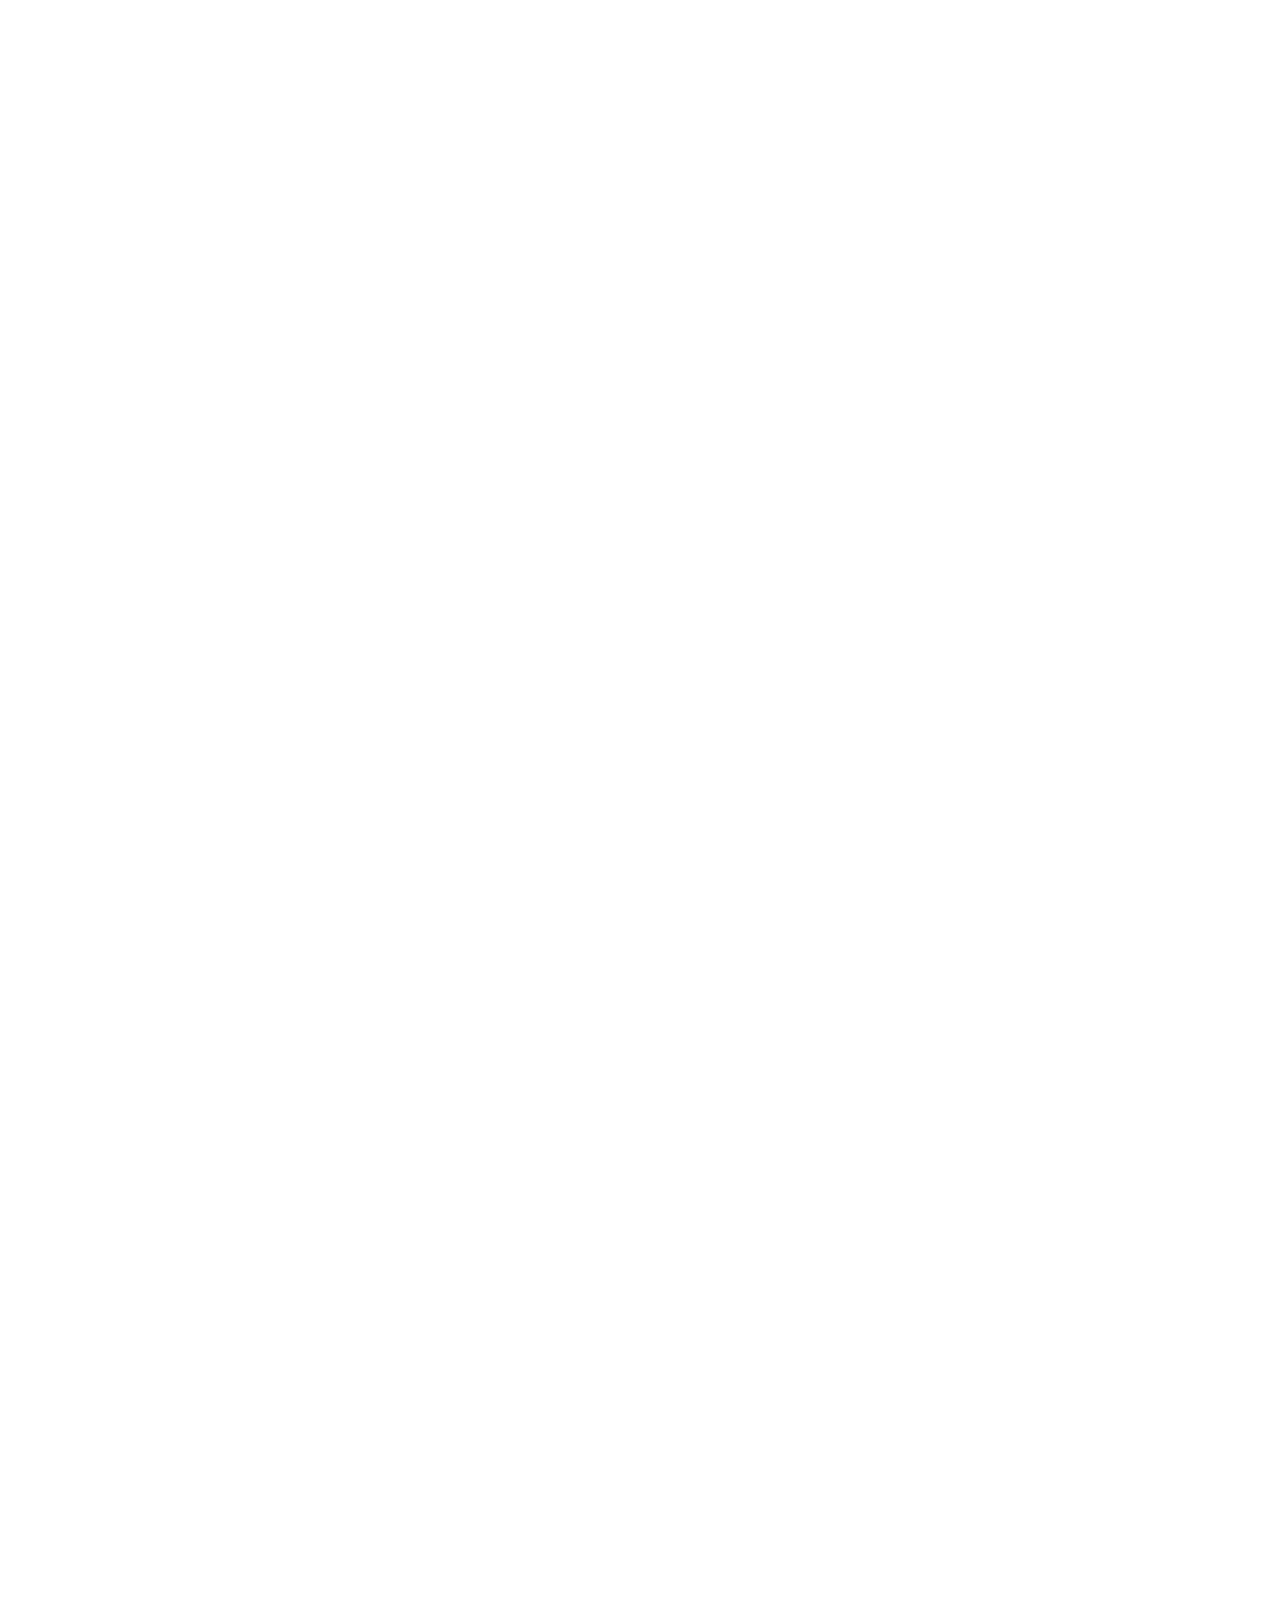
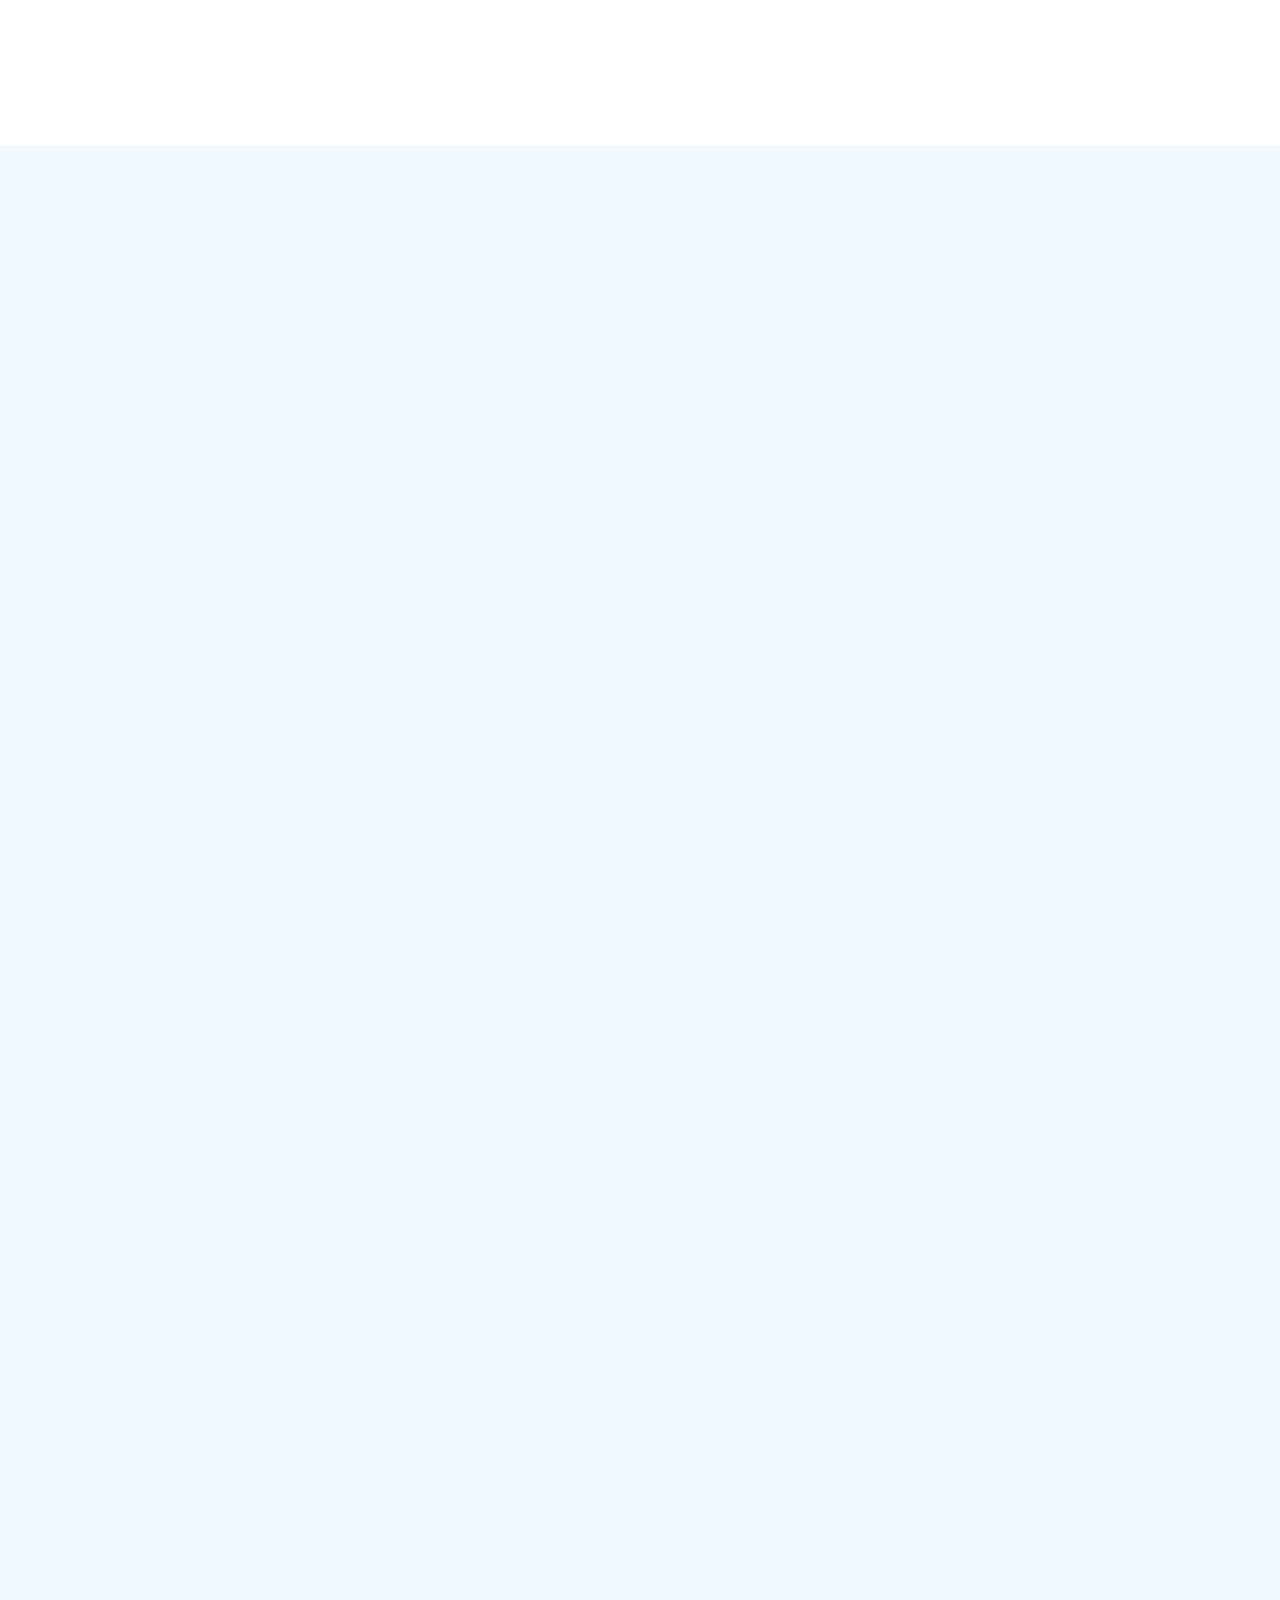
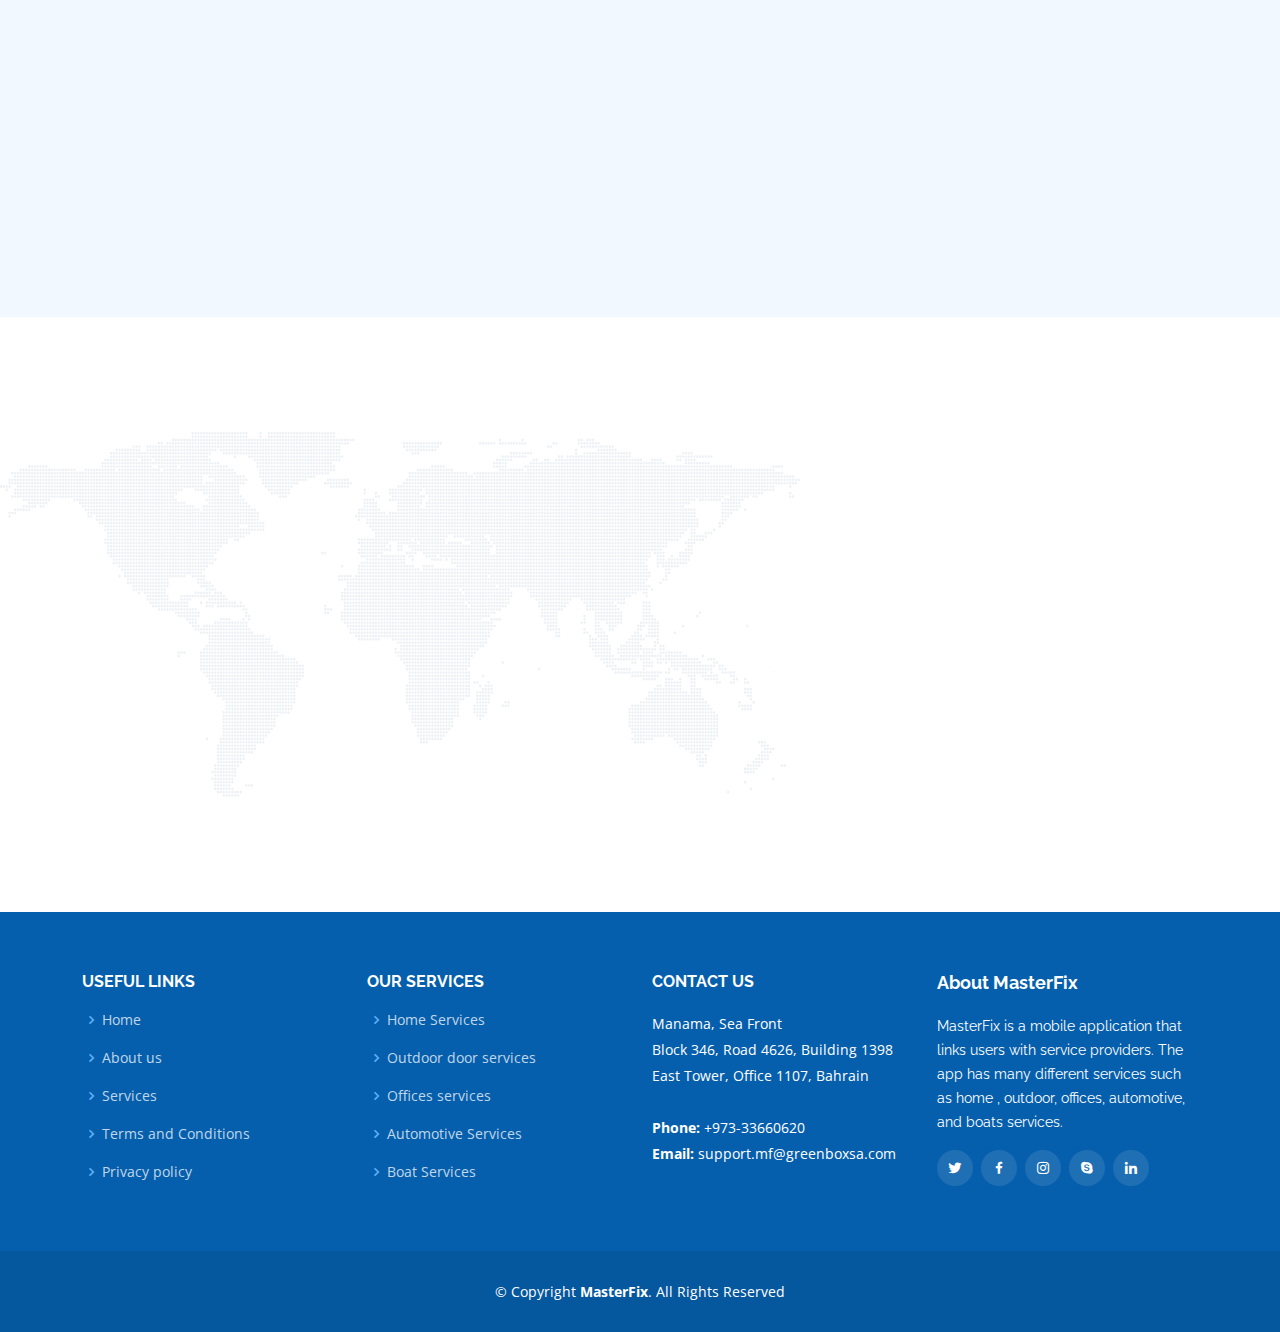
==== commit ac728f99: "first2" ====
--- a/index.html
+++ b/index.html
@@ -127,7 +127,9 @@
             <div class="icon-box">
               <div class="icon"><i class="bx bxl-dribbble"></i></div>
               <h4 class="title"><a href="">Home Services</a></h4>
-              <p class="description">                
+              <p class="description">  
+                <img src="assets/img/Home.png" alt="test tes" class="img-fluid">
+
               </p>
             </div>
           </div>
@@ -135,24 +137,28 @@
           <div class="col-md-6 col-lg-3 d-flex align-items-stretch mb-5 mb-lg-0" data-aos="fade-up" data-aos-delay="100">
             <div class="icon-box">
               <div class="icon"><i class="bx bx-file"></i></div>
-              <h4 class="title"><a href="">Outdoor door services </a></h4>
-              <p class="description"> </p>
+              <h4 class="title"><a href="">Outdoor services </a></h4>
+              <p class="description"> 
+                <img src="assets/img/Outdoor.png" alt="test tes" class="img-fluid">
+              </p>
             </div>
           </div>
 
           <div class="col-md-6 col-lg-3 d-flex align-items-stretch mb-5 mb-lg-0" data-aos="fade-up" data-aos-delay="200">
             <div class="icon-box">
               <div class="icon"><i class="bx bx-tachometer"></i></div>
-              <h4 class="title"><a href="">Offices services </a></h4>
-              <p class="description"></p>
+              <h4 class="title"><a href="">Boat Services </a></h4>
+              <p class="description">
+                <img src="assets/img/Boat.png" alt="test tes" class="img-fluid">
+              </p>
             </div>
           </div>
 
           <div class="col-md-6 col-lg-3 d-flex align-items-stretch mb-5 mb-lg-0" data-aos="fade-up" data-aos-delay="300">
             <div class="icon-box">
               <div class="icon"><i class="bx bx-layer"></i></div>
-              <h4 class="title"><a href="">Automotive and Boat Services  </a></h4>
-              <p class="description">  </p>
+              <h4 class="title"><a href="">Automotive Services  </a></h4>
+              <p class="description"> <img src="assets/img/Automotive.png" alt="test tes" class="img-fluid"> </p>
             </div>
           </div>
           
@@ -283,7 +289,7 @@
             <div class="content">
               <h3> MasterFix app <strong> Is an Easy process</strong></h3>
               <p>
-                MasterFix app is friendly to use for both users and service providers. Provider can view the projects from the map in the home section. When you press on the project you canview the project details and propose an offer.
+                MasterFix app is friendly to use for both users and service providers. Provider can view the projects from the map in the home section. When you press on the project you can see the project details and propose an offer.
               </p>
             </div>
 
@@ -553,10 +559,14 @@
             </li>
 
             <li data-aos="fade-up" data-aos-delay="600">
-              <i class="bx bx-help-circle icon-help"></i> <a data-bs-toggle="collapse" data-bs-target="#faq-list-6" class="collapsed">  What happen after I add a project ? <i class="bx bx-chevron-down icon-show"></i><i class="bx bx-chevron-up icon-close"></i></a>
+              <i class="bx bx-help-circle icon-help"></i> <a data-bs-toggle="collapse" data-bs-target="#faq-list-6" class="collapsed">  What will happen after adding a project ? <i class="bx bx-chevron-down icon-show"></i><i class="bx bx-chevron-up icon-close"></i></a>
               <div id="faq-list-6" class="collapse" data-bs-parent=".faq-list">
                 <p>
-                  After you create a project: 1) it will be automatic add on the right location in the map with is the main component of MasterFix app home page. 2) any service provider can send you an offer. 3) We are free to choose one proposal and accept it. 3) finally, you are with the selected service provider.   
+                   1) It will be automatically added on the right location in the map which is the main component of MasterFix app home page. <br>
+                  
+                  2) Our service providers will share with you, their offers. <br>
+                  3) You are free to choose one proposal and accept it. <br> 
+                  4) finally, you are with your selected service provider.   
                 </p>
               </div>
             </li>
@@ -572,7 +582,7 @@
               <i class="bx bx-help-circle icon-help"></i> <a data-bs-toggle="collapse" data-bs-target="#faq-list-8" class="collapsed"> Can I request a different service ? <i class="bx bx-chevron-down icon-show"></i><i class="bx bx-chevron-up icon-close"></i></a>
               <div id="faq-list-8" class="collapse" data-bs-parent=".faq-list">
                 <p>
-                  Yes, by adding different projects, each project requesting one service
+                  Yes, by adding different projects, each category will guide you to the right service provider.
                 </p>
               </div>
             </li>
@@ -595,22 +605,14 @@
             </li>
 
             <li data-aos="fade-up" data-aos-delay="600">
-              <i class="bx bx-help-circle icon-help"></i> <a data-bs-toggle="collapse" data-bs-target="#faq-list-11" class="collapsed">  How does pricing work ? <i class="bx bx-chevron-down icon-show"></i><i class="bx bx-chevron-up icon-close"></i></a>
+              <i class="bx bx-help-circle icon-help"></i> <a data-bs-toggle="collapse" data-bs-target="#faq-list-11" class="collapsed"> How does pricing work ? <i class="bx bx-chevron-down icon-show"></i><i class="bx bx-chevron-up icon-close"></i></a>
               <div id="faq-list-11" class="collapse" data-bs-parent=".faq-list">
                 <p>
                   As a client, there is no fee for MasterFix app. Only service providers are requested to pay for the subscription plan. You can see the details on our <a  href="#pricing">Pricing page </a>.
                 </p>
               </div>
             </li>
-            <li data-aos="fade-up" data-aos-delay="600">
-              <i class="bx bx-help-circle icon-help"></i> <a data-bs-toggle="collapse" data-bs-target="#faq-list-11" class="collapsed">  How does pricing work ? <i class="bx bx-chevron-down icon-show"></i><i class="bx bx-chevron-up icon-close"></i></a>
-              <div id="faq-list-11" class="collapse" data-bs-parent=".faq-list">
-                <p>
-                  As a client, there is no fee for MasterFix app. Only service providers are requested to pay for the subscription plan. You can see the details on our <a  href="#pricing">Pricing page </a>.
-                </p>
-              </div>
-            </li>
-
+            
             <li data-aos="fade-up" data-aos-delay="600">
               <i class="bx bx-help-circle icon-help"></i> <a data-bs-toggle="collapse" data-bs-target="#faq-list-12" class="collapsed">  I'm a client, when am I charged for the service ? <i class="bx bx-chevron-down icon-show"></i><i class="bx bx-chevron-up icon-close"></i></a>
               <div id="faq-list-12" class="collapse" data-bs-parent=".faq-list">
